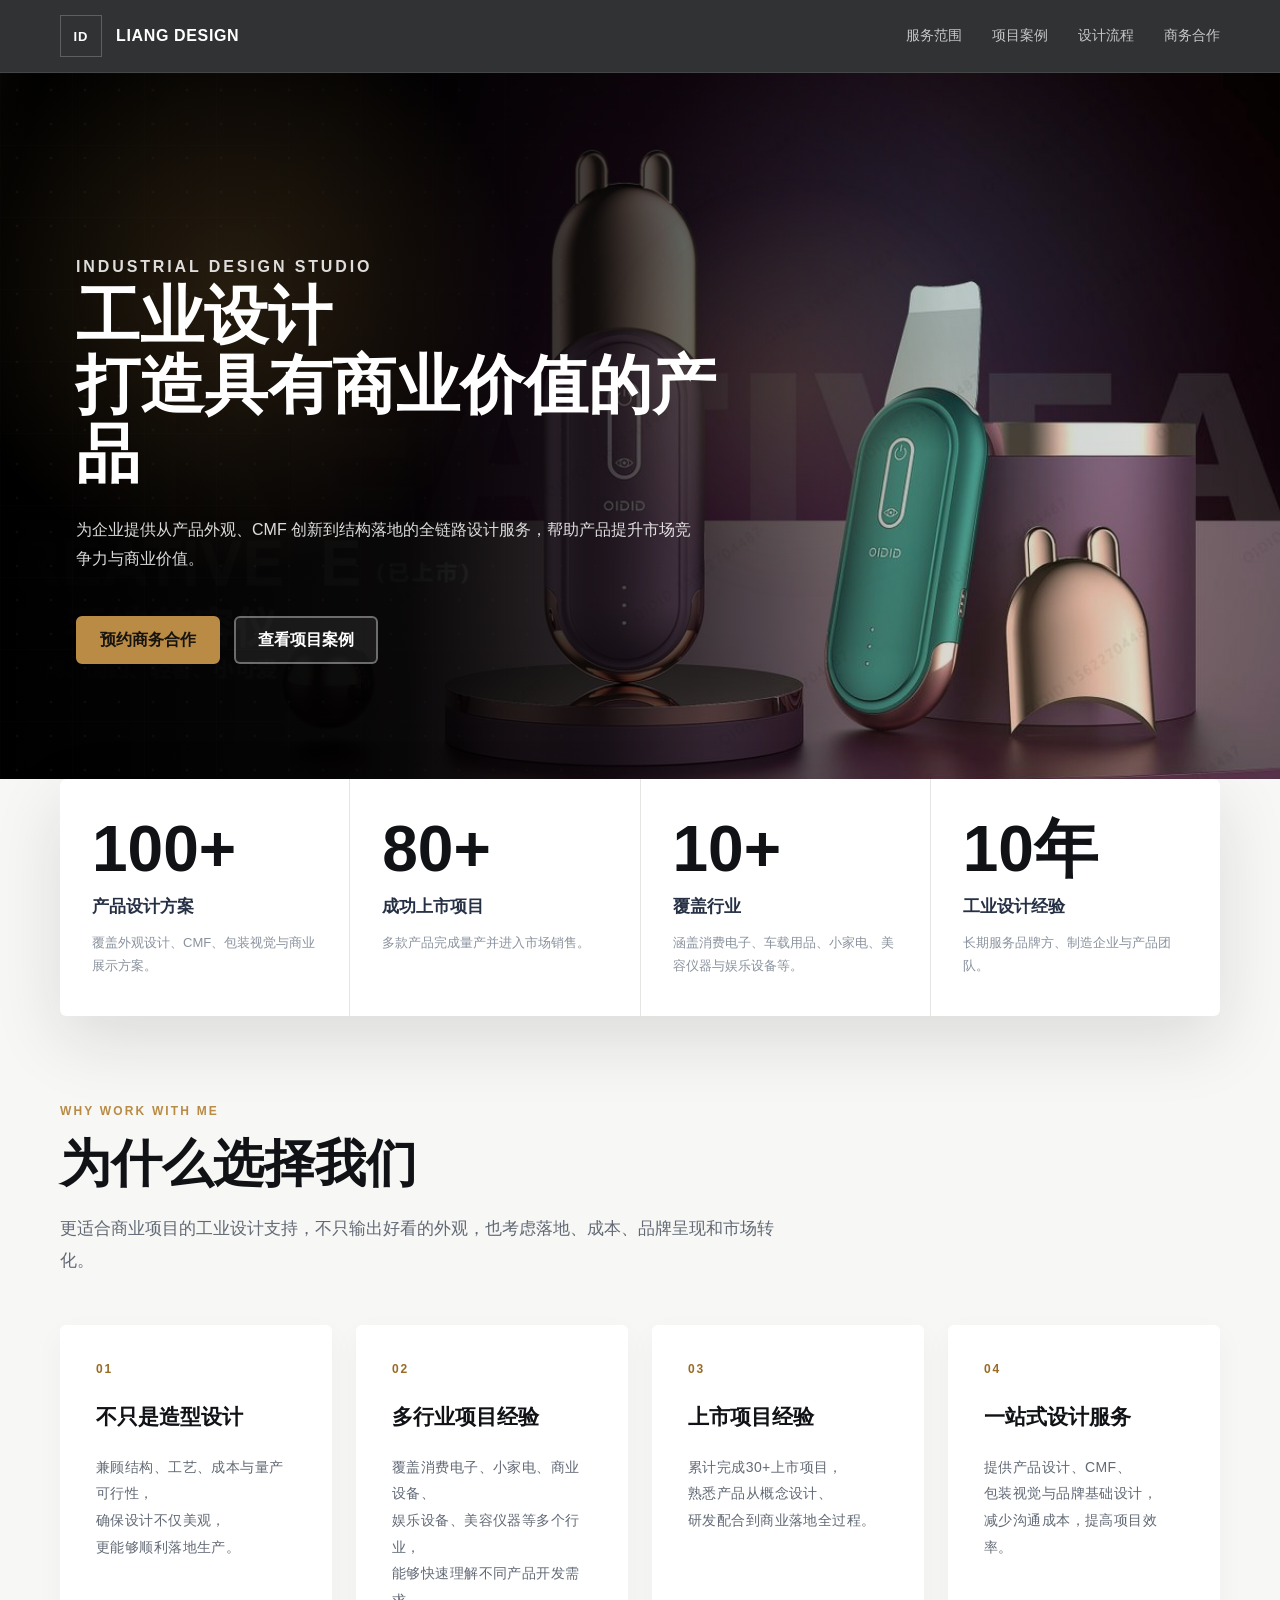
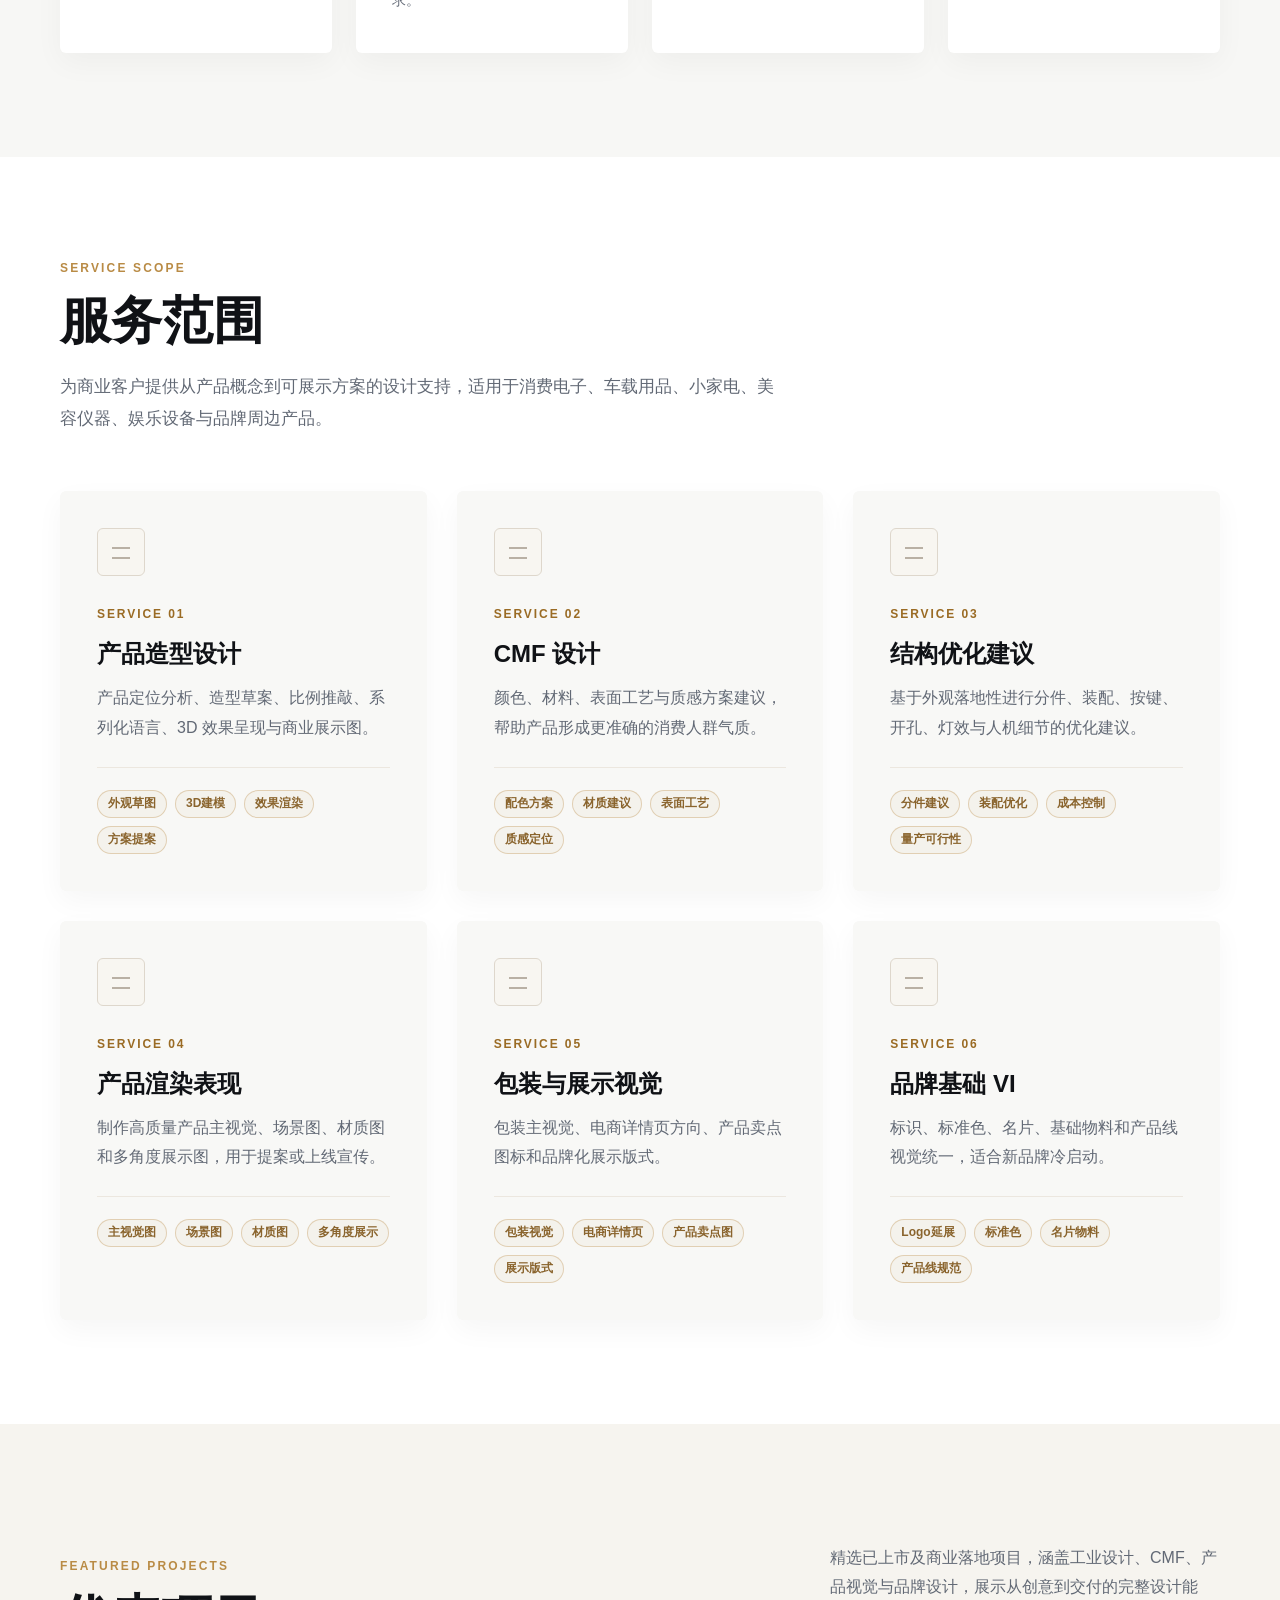
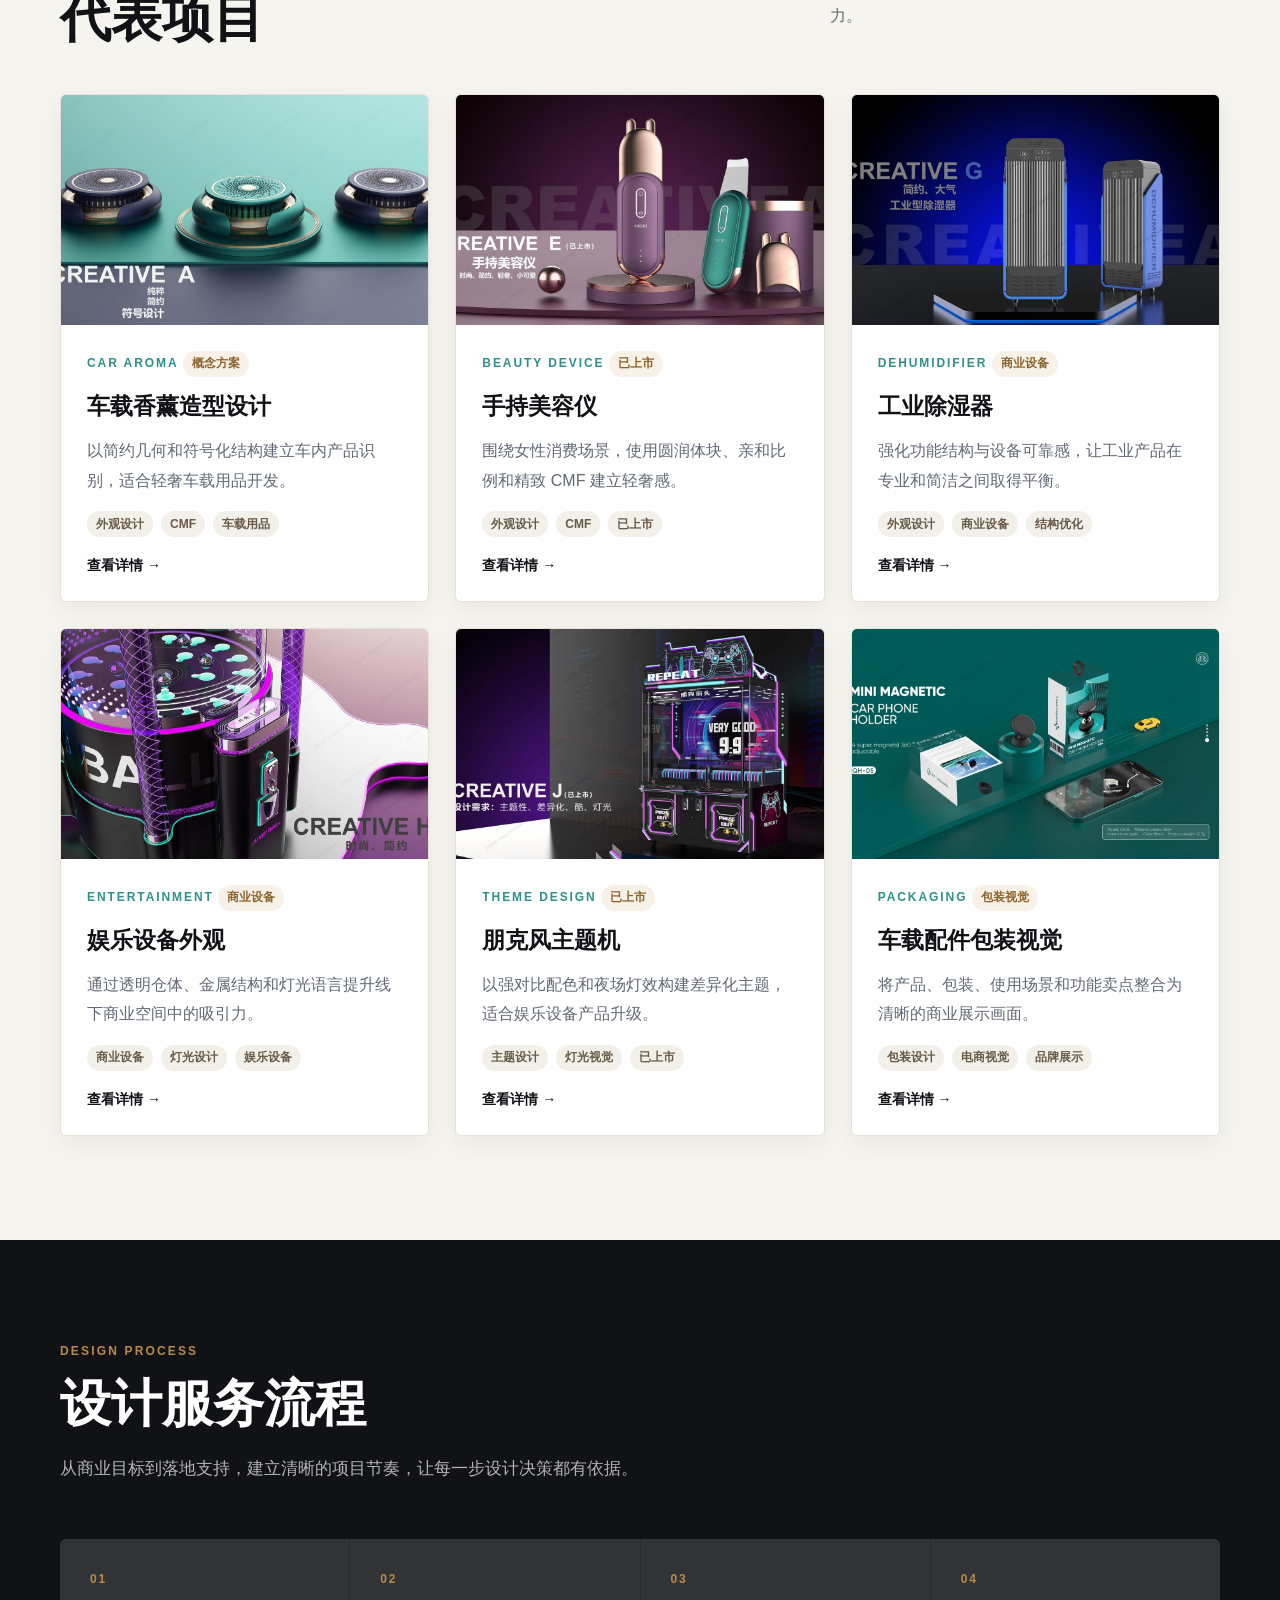
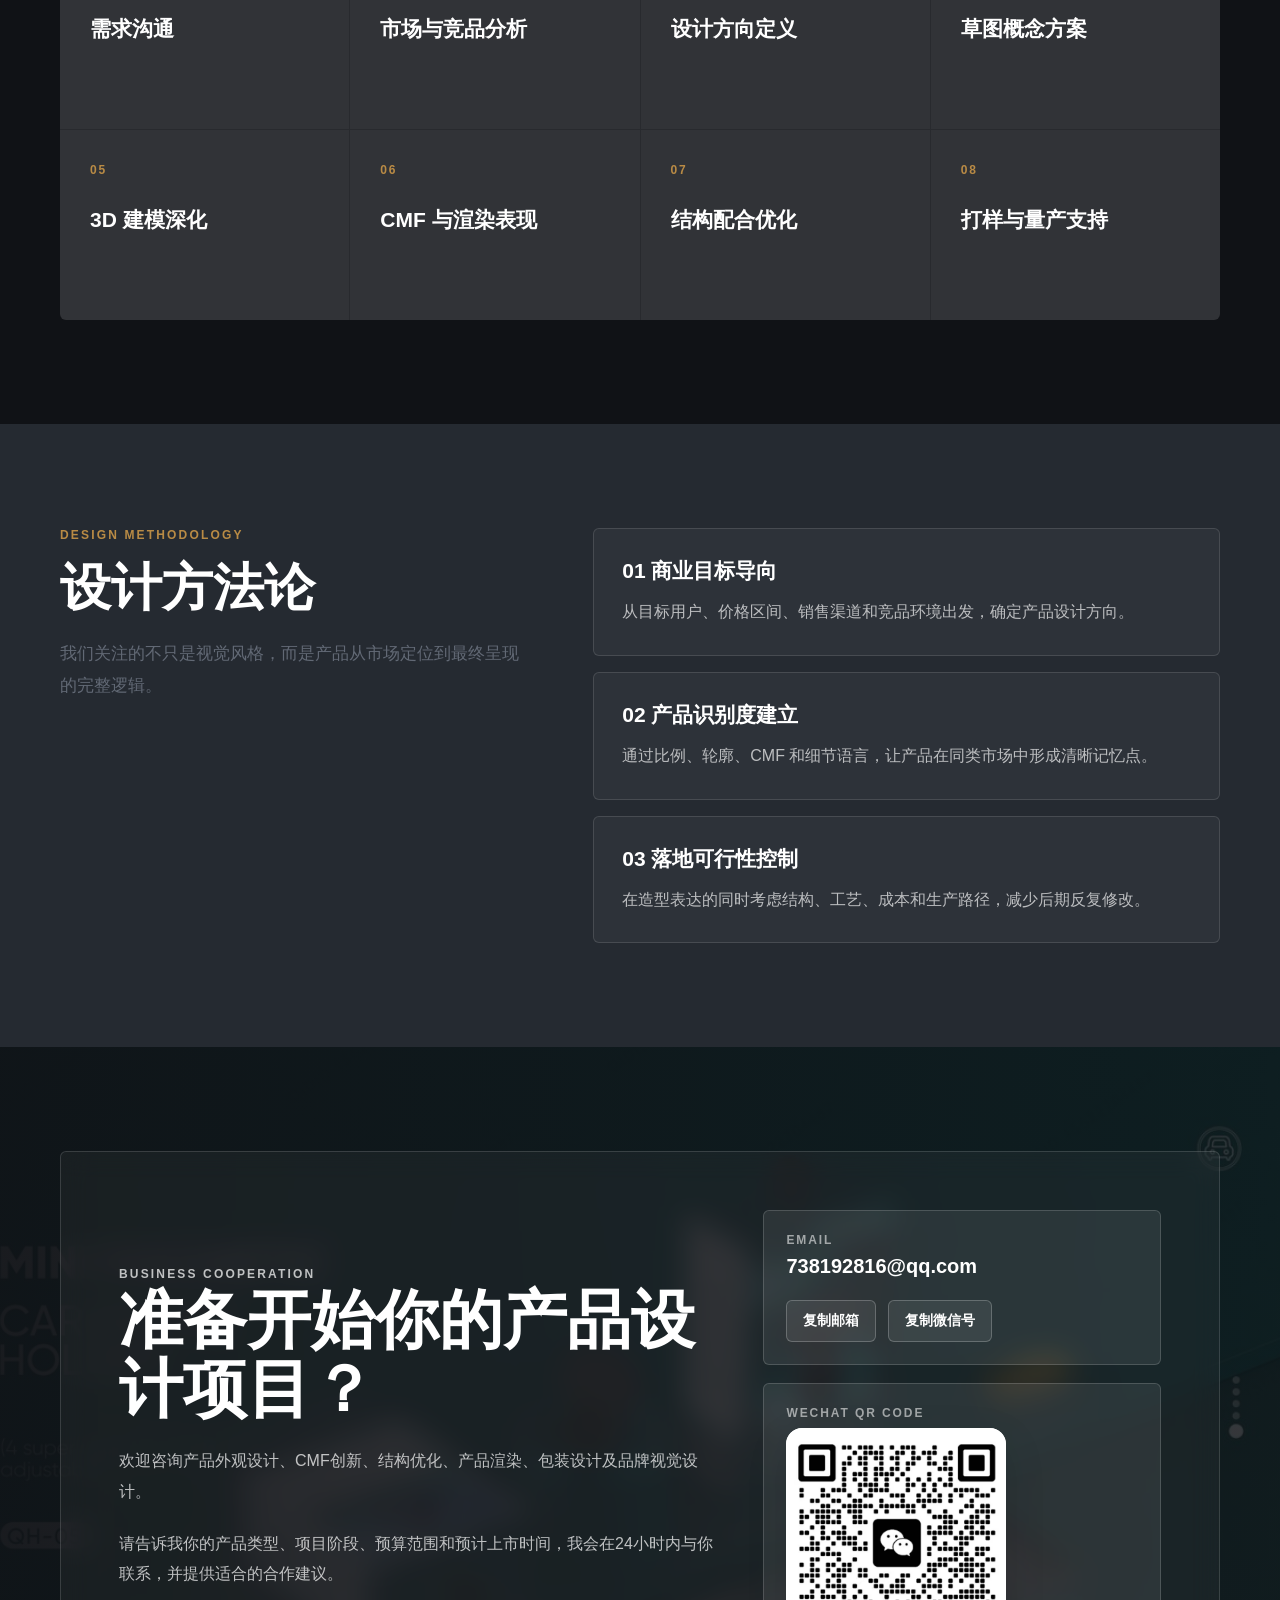
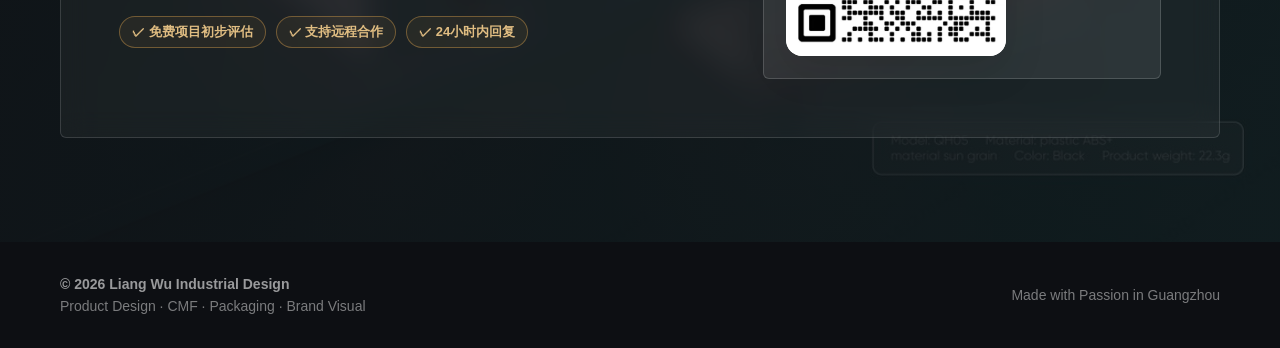
==== outputs/index.html @ d89cc365 "Initial website release" ====
<!doctype html>
<html lang="zh-CN">
<head>
  <meta charset="UTF-8">
  <meta name="viewport" content="width=device-width, initial-scale=1.0">
  <title>工业设计作品集｜产品设计、CMF、包装视觉与商业落地</title>
  <meta name="description" content="提供工业设计、产品外观设计、CMF设计、包装视觉、品牌基础VI和商业展示服务，覆盖消费电子、小家电、美容仪器、车载用品和娱乐设备等行业。">
  <style>
    :root {
      --ink: #101216;
      --muted: #626975;
      --soft: #f6f4ef;
      --paper: #ffffff;
      --line: #e7e1d8;
      --gold: #b98b45;
      --graphite: #252a31;
      --teal: #2f8f8a;
      --shadow-lg: 0 22px 60px rgba(24, 28, 34, .12);
      --shadow-sm: 0 8px 24px rgba(24, 28, 34, .06);
      --radius: 6px;
    }

    * { box-sizing: border-box; }
    html { scroll-behavior: smooth; }
    body {
      margin: 0;
      color: var(--ink);
      background: var(--soft);
      font-family: -apple-system, BlinkMacSystemFont, "Segoe UI", "Microsoft YaHei", sans-serif;
      letter-spacing: 0;
      overflow-x: hidden;
    }
    a { color: inherit; text-decoration: none; }
    img { display: block; max-width: 100%; height: auto; }

    .container {
      width: min(1160px, calc(100% - 40px));
      margin: 0 auto;
    }
    .eyebrow {
      margin: 0 0 18px;
      color: var(--gold);
      font-size: 12px;
      font-weight: 700;
      letter-spacing: .18em;
      text-transform: uppercase;
    }
    .section {
      padding: 104px 0;
    }
    .section-title {
      margin: 0;
      max-width: 760px;
      font-size: clamp(32px, 4vw, 54px);
      line-height: 1.08;
      font-weight: 800;
    }
    .section-copy {
      margin: 22px 0 0;
      max-width: 720px;
      color: var(--muted);
      font-size: 17px;
      line-height: 1.9;
    }

    .nav {
      position: sticky;
      top: 0;
      z-index: 20;
      border-bottom: 1px solid rgba(255, 255, 255, .1);
      background: rgba(16, 18, 22, .86);
      backdrop-filter: blur(18px);
      color: #fff;
    }
    .nav-inner {
      min-height: 72px;
      display: flex;
      align-items: center;
      justify-content: space-between;
      gap: 24px;
    }
    .brand {
      display: flex;
      align-items: center;
      gap: 14px;
      font-weight: 800;
    }
    .brand-name {
      font-weight: 800;
      letter-spacing: .04em;
    }
    .brand-mark {
      width: 42px;
      height: 42px;
      display: grid;
      place-items: center;
      border: 1px solid rgba(255, 255, 255, .22);
      font-size: 13px;
      letter-spacing: .08em;
    }
    .nav-links {
      display: flex;
      align-items: center;
      gap: 30px;
      color: rgba(255, 255, 255, .72);
      font-size: 14px;
    }
    .nav-links a:hover { color: #fff; }
    .menu-toggle {
      display: none;
      width: 44px;
      height: 44px;
      align-items: center;
      justify-content: center;
      border: 1px solid rgba(255, 255, 255, .2);
      border-radius: var(--radius);
      background: rgba(255, 255, 255, .06);
      color: #fff;
      cursor: pointer;
    }
    .menu-toggle span,
    .menu-toggle::before,
    .menu-toggle::after {
      content: "";
      display: block;
      width: 18px;
      height: 2px;
      border-radius: 999px;
      background: currentColor;
      transition: transform .25s ease, opacity .25s ease;
    }
    .menu-toggle {
      flex-direction: column;
      gap: 5px;
    }
    .nav.is-open .menu-toggle::before {
      transform: translateY(7px) rotate(45deg);
    }
    .nav.is-open .menu-toggle span {
      opacity: 0;
    }
    .nav.is-open .menu-toggle::after {
      transform: translateY(-7px) rotate(-45deg);
    }
    .mobile-menu {
      display: none;
      border-top: 1px solid rgba(255, 255, 255, .1);
      background: rgba(16, 18, 22, .96);
      backdrop-filter: blur(18px);
    }
    .mobile-menu a {
      display: block;
      width: min(100% - 40px, 1160px);
      margin: 0 auto;
      padding: 16px 0;
      border-bottom: 1px solid rgba(255, 255, 255, .08);
      color: rgba(255, 255, 255, .82);
      font-size: 15px;
      font-weight: 700;
    }
    .mobile-menu a:last-child { border-bottom: 0; }

    .hero {
      position: relative;
      overflow: hidden;
      min-height: 760px;
      display: grid;
      align-items: stretch;
      color: #fff;
      background:
        linear-gradient(90deg, #000 0%, rgba(0, 0, 0, .94) 32%, rgba(0, 0, 0, .62) 54%, rgba(0, 0, 0, .12) 74%),
        url("assets/page-10.jpg") 76% center / cover no-repeat;
    }
    .hero::before {
      content: "";
      position: absolute;
      inset: 0;
      z-index: 1;
      background:
        linear-gradient(rgba(255, 255, 255, .035) 1px, transparent 1px),
        linear-gradient(90deg, rgba(255, 255, 255, .035) 1px, transparent 1px);
      background-size: 72px 72px;
      mask-image: linear-gradient(90deg, rgba(0, 0, 0, .72), transparent 72%);
      opacity: .42;
      animation: gridDrift 18s linear infinite;
      pointer-events: none;
    }
    .hero::after {
      content: "";
      position: absolute;
      inset: 0;
      z-index: 2;
      background:
        radial-gradient(circle at 18% 28%, rgba(185, 139, 69, .2), transparent 18rem),
        radial-gradient(circle at 72% 30%, rgba(47, 143, 138, .16), transparent 20rem),
        radial-gradient(circle at 82% 74%, rgba(185, 139, 69, .12), transparent 18rem);
      animation: orbFloat 14s ease-in-out infinite alternate;
      pointer-events: none;
    }
    .hero-fx {
      position: absolute;
      inset: 0;
      z-index: 2;
      overflow: hidden;
      pointer-events: none;
    }
    .hero-particles {
      position: absolute;
      inset: 0;
      background-image: radial-gradient(circle, rgba(255, 255, 255, .34) 1px, transparent 1.8px);
      background-size: 34px 34px;
      opacity: .18;
      mask-image: linear-gradient(90deg, rgba(0, 0, 0, .68), transparent 70%);
      animation: particleDrift 22s linear infinite;
    }
    .hero-scan {
      position: absolute;
      top: 0;
      bottom: 0;
      left: -34%;
      width: 28%;
      background: linear-gradient(90deg, transparent, rgba(255, 255, 255, .12), rgba(185, 139, 69, .12), transparent);
      transform: skewX(-18deg);
      opacity: .7;
      animation: scanSweep 8s ease-in-out infinite;
    }
    .hero-glow {
      position: absolute;
      width: 28rem;
      height: 28rem;
      right: 20%;
      top: 12%;
      border-radius: 50%;
      background: radial-gradient(circle, rgba(185, 139, 69, .18), transparent 65%);
      filter: blur(10px);
      animation: glowPulse 9s ease-in-out infinite alternate;
    }
    @keyframes gridDrift {
      from { background-position: 0 0, 0 0; }
      to { background-position: 72px 72px, 72px 72px; }
    }
    @keyframes particleDrift {
      from { transform: translate3d(0, 0, 0); }
      to { transform: translate3d(34px, -34px, 0); }
    }
    @keyframes scanSweep {
      0%, 58% { transform: translateX(0) skewX(-18deg); opacity: 0; }
      68% { opacity: .62; }
      100% { transform: translateX(560%) skewX(-18deg); opacity: 0; }
    }
    @keyframes orbFloat {
      from { transform: translate3d(0, 0, 0) scale(1); }
      to { transform: translate3d(2%, -2%, 0) scale(1.04); }
    }
    @keyframes glowPulse {
      from { opacity: .35; transform: scale(.95); }
      to { opacity: .72; transform: scale(1.06); }
    }
    .hero-content {
      position: relative;
      z-index: 3;
      display: flex;
      min-height: 760px;
      width: min(680px, calc(100% - 80px));
      max-width: 680px;
      flex-direction: column;
      justify-content: center;
      align-items: flex-start;
      margin-left: max(40px, calc((100vw - 1160px) / 2 + 16px));
      margin-right: auto;
      padding: 96px 0 112px;
      text-align: left;
    }
    .hero h1 {
      margin: 0;
      max-width: 650px;
      font-size: clamp(42px, 5vw, 76px);
      line-height: 1.08;
      font-weight: 900;
    }
    .hero p {
      margin: 26px 0 0;
      max-width: 620px;
      color: rgba(255, 255, 255, .86);
      font-size: 16px;
      line-height: 1.85;
    }
    .hero-actions {
      display: flex;
      flex-wrap: wrap;
      justify-content: flex-start;
      gap: 14px;
      margin-top: 42px;
    }
    .button {
      display: inline-flex;
      align-items: center;
      justify-content: center;
      min-height: 48px;
      padding: 0 22px;
      border: 2px solid rgba(255, 255, 255, .36);
      background: rgba(255, 255, 255, .08);
      color: #fff;
      font-weight: 700;
      border-radius: var(--radius);
      transition: background .25s ease, border-color .25s ease, color .25s ease, transform .25s ease, box-shadow .25s ease;
    }
    .button:hover {
      transform: translateY(-2px);
      border-color: rgba(255, 255, 255, .64);
      background: rgba(255, 255, 255, .14);
    }
    .button.primary {
      border-color: var(--gold);
      background: var(--gold);
      color: #171410;
    }
    .button.primary:hover {
      border-color: #8a642d;
      background: #8a642d;
      color: #fff;
      box-shadow: 0 16px 34px rgba(0, 0, 0, .22);
    }

    .stats {
      margin-top: -54px;
      position: relative;
      z-index: 5;
      padding: 0 0 88px;
      background: #f7f7f5;
    }
    .stats-grid {
      display: grid;
      grid-template-columns: repeat(4, 1fr);
      gap: 1px;
      overflow: hidden;
      border-radius: var(--radius);
      background: rgba(16, 18, 22, .08);
      box-shadow: 0 24px 70px rgba(24, 28, 34, .12);
    }
    .stat-card {
      min-height: 210px;
      padding: 38px 32px;
      background: #fff;
      transition: transform .3s ease, box-shadow .3s ease;
    }
    .stat-card:hover {
      transform: translateY(-6px);
      box-shadow: 0 18px 48px rgba(24, 28, 34, .12);
    }
    .stat-card strong {
      display: block;
      font-size: clamp(44px, 5vw, 70px);
      line-height: 1;
      color: var(--ink);
      transition: color .3s ease, transform .3s ease;
    }
    .stat-card:hover strong {
      color: var(--gold);
      transform: translateY(-2px);
    }
    .stat-card .stat-title {
      display: block;
      margin-top: 14px;
      color: #263044;
      font-size: 17px;
      font-weight: 900;
    }
    .stat-card .stat-desc {
      margin: 14px 0 0;
      max-width: 300px;
      color: #8a929e;
      font-size: 13px;
      line-height: 1.75;
    }
    .why {
      background: #f7f7f5;
      padding-top: 0;
    }
    .why-grid {
      display: grid;
      grid-template-columns: repeat(4, 1fr);
      gap: 24px;
      margin-top: 48px;
    }
    .why-card {
      position: relative;
      overflow: hidden;
      min-height: 260px;
      padding: 34px 36px 40px;
      border-radius: var(--radius);
      background: #fff;
      box-shadow: 0 10px 30px rgba(24, 28, 34, .04);
      transition: transform .3s ease, box-shadow .3s ease, background .3s ease;
    }
    .why-card::after {
      content: "";
      position: absolute;
      left: 0;
      right: 0;
      bottom: 0;
      height: 2px;
      background: linear-gradient(90deg, transparent, rgba(185, 139, 69, .95), transparent);
      opacity: 0;
      transform: scaleX(.45);
      transition: opacity .3s ease, transform .3s ease;
    }
    .why-card:hover {
      transform: translateY(-8px);
      background: #fff;
      box-shadow: 0 34px 90px rgba(24, 28, 34, .16);
    }
    .why-card:hover::after {
      opacity: 1;
      transform: scaleX(1);
    }
    .why-number {
      color: #9a6b24;
      font-size: 12px;
      font-weight: 800;
      letter-spacing: .16em;
      transition: color .3s ease;
    }
    .why-card:hover .why-number {
      color: #d4a24d;
    }
    .why-card h3 {
      margin: 26px 0 22px;
      font-size: 21px;
      line-height: 1.35;
      transition: color .3s ease;
    }
    .why-card:hover h3 {
      color: var(--gold);
    }
    .why-card p {
      margin: 0;
      max-width: 28em;
      color: var(--muted);
      font-size: 14px;
      line-height: 1.9;
      letter-spacing: .03em;
    }
    .intro-icon {
      width: 40px;
      height: 40px;
      margin-bottom: 30px;
      display: grid;
      place-items: center;
      border-radius: var(--radius);
      background: #f3f0ea;
      color: #9a7a48;
    }
    .intro-icon svg {
      width: 22px;
      height: 22px;
      stroke: currentColor;
      stroke-width: 1.7;
      fill: none;
      stroke-linecap: round;
      stroke-linejoin: round;
    }
    .intro-card span {
      color: #9a6b24;
      font-size: 12px;
      font-weight: 700;
      letter-spacing: .16em;
      text-transform: uppercase;
    }
    .intro-card h2 {
      margin: 16px 0 16px;
      font-size: 28px;
      line-height: 1.25;
      font-weight: 800;
    }
    .intro-card p {
      margin: 0;
      color: var(--muted);
      font-size: 14px;
      line-height: 1.85;
    }

    .services {
      background: var(--paper);
    }
    .service-grid {
      display: grid;
      grid-template-columns: repeat(3, 1fr);
      gap: 30px;
      margin-top: 56px;
    }
    .service-card {
      padding: 36px;
      border-radius: var(--radius);
      border: 1px solid transparent;
      background: #f8f8f6;
      box-shadow: 0 10px 28px rgba(24, 28, 34, .04);
      transition: transform .3s ease, box-shadow .3s ease, background .3s ease, border-color .3s ease;
    }
    .service-card:hover {
      transform: translateY(-6px);
      border-color: rgba(185, 139, 69, .56);
      background: #fff;
      box-shadow: 0 28px 70px rgba(24, 28, 34, .13);
    }
    .service-icon {
      position: relative;
      width: 48px;
      height: 48px;
      margin-bottom: 28px;
      border: 1px solid #ded7cc;
      border-radius: var(--radius);
      background: #f8f6f1;
    }
    .service-icon::before,
    .service-icon::after {
      content: "";
      position: absolute;
      left: 14px;
      right: 14px;
      height: 2px;
      background: #b9b0a4;
    }
    .service-icon::before { top: 18px; }
    .service-icon::after { top: 28px; }
    .service-card:hover .service-icon {
      border-color: rgba(185, 139, 69, .5);
      background: rgba(185, 139, 69, .08);
    }
    .service-card:hover .service-icon::before,
    .service-card:hover .service-icon::after {
      background: var(--gold);
    }
    .service-card .number {
      color: #9a6b24;
      font-size: 12px;
      font-weight: 700;
      letter-spacing: .16em;
    }
    .service-card h3 {
      margin: 16px 0 14px;
      font-size: 24px;
      line-height: 1.3;
      font-weight: 800;
    }
    .service-card p {
      margin: 0;
      color: var(--muted);
      line-height: 1.85;
    }
    .service-tags {
      display: flex;
      flex-wrap: wrap;
      gap: 8px;
      margin-top: 24px;
      padding-top: 22px;
      border-top: 1px solid #ece7df;
    }
    .service-tags span {
      display: inline-flex;
      align-items: center;
      min-height: 28px;
      padding: 0 10px;
      border: 1px solid rgba(185, 139, 69, .34);
      border-radius: 999px;
      color: #8a642d;
      background: rgba(185, 139, 69, .055);
      font-size: 12px;
      font-weight: 700;
    }

    .process {
      background: #101216;
      color: #fff;
    }
    .process .section-copy {
      color: rgba(255, 255, 255, .68);
    }
    .process-grid {
      display: grid;
      grid-template-columns: repeat(4, 1fr);
      gap: 1px;
      margin-top: 54px;
      background: rgba(255, 255, 255, .1);
      border-radius: var(--radius);
      overflow: hidden;
    }
    .process-step {
      min-height: 190px;
      padding: 30px;
      background: rgba(255, 255, 255, .045);
      transition: background .3s ease, transform .3s ease;
    }
    .process-step:hover {
      background: rgba(185, 139, 69, .12);
      transform: translateY(-4px);
    }
    .process-step span {
      color: var(--gold);
      font-size: 12px;
      font-weight: 800;
      letter-spacing: .16em;
    }
    .process-step h3 {
      margin: 28px 0 0;
      font-size: 21px;
      line-height: 1.35;
    }

    .projects-header {
      display: flex;
      justify-content: space-between;
      gap: 40px;
      align-items: end;
      margin-bottom: 48px;
    }
    .projects-note {
      max-width: 390px;
      color: var(--muted);
      line-height: 1.8;
    }
    .project-grid {
      display: grid;
      grid-template-columns: repeat(3, 1fr);
      gap: 26px;
    }
    .project-card {
      display: block;
      overflow: hidden;
      border: 1px solid var(--line);
      border-radius: var(--radius);
      background: var(--paper);
      box-shadow: var(--shadow-sm);
      transition: transform .35s ease, box-shadow .35s ease, border-color .35s ease;
    }
    .project-card:hover {
      transform: translateY(-8px);
      border-color: rgba(185, 139, 69, .42);
      box-shadow: var(--shadow-lg);
    }
    .project-image {
      overflow: hidden;
      background: #ddd;
      aspect-ratio: 16 / 10;
    }
    .project-image img {
      width: 100%;
      height: 100%;
      object-fit: cover;
      transition: transform .5s ease, filter .5s ease;
    }
    .project-card:hover .project-image img {
      transform: scale(1.025);
      filter: saturate(1.04) contrast(1.03);
    }
    .project-body {
      padding: 26px;
    }
    .tag {
      display: inline-block;
      margin-bottom: 14px;
      color: var(--teal);
      font-size: 12px;
      font-weight: 800;
      letter-spacing: .16em;
      text-transform: uppercase;
    }
    .project-body h3 {
      margin: 0;
      font-size: 23px;
    }
    .project-body p {
      margin: 14px 0 0;
      color: var(--muted);
      line-height: 1.85;
    }
    .project-meta {
      display: flex;
      flex-wrap: wrap;
      gap: 8px;
      margin: 16px 0 0;
    }
    .project-meta span,
    .status-pill {
      display: inline-flex;
      align-items: center;
      min-height: 26px;
      padding: 0 9px;
      border-radius: 999px;
      background: #f3f0ea;
      color: #685b49;
      font-size: 12px;
      font-weight: 700;
    }
    .status-pill {
      margin-bottom: 14px;
      background: rgba(185, 139, 69, .12);
      color: #8a642d;
    }
    .project-detail {
      display: inline-flex;
      margin-top: 20px;
      color: var(--ink);
      font-size: 14px;
      font-weight: 800;
    }

    .style {
      color: #fff;
      background: var(--graphite);
    }
    .style-grid {
      display: grid;
      grid-template-columns: .85fr 1.15fr;
      gap: 70px;
      align-items: start;
    }
    .style-list {
      display: grid;
      gap: 16px;
    }
    .style-item {
      border: 1px solid rgba(255, 255, 255, .12);
      padding: 28px;
      border-radius: var(--radius);
      background: rgba(255, 255, 255, .04);
    }
    .style-item h3 {
      margin: 0 0 12px;
      font-size: 21px;
    }
    .style-item p {
      margin: 0;
      color: rgba(255, 255, 255, .68);
      line-height: 1.85;
    }

    .contact {
      background:
        linear-gradient(90deg, rgba(16, 18, 22, .96), rgba(16, 18, 22, .84)),
        url("assets/page-35.jpg") center / cover no-repeat;
      color: #fff;
    }
    .contact-panel {
      display: grid;
      grid-template-columns: 1.2fr .8fr;
      gap: 48px;
      align-items: center;
      border: 1px solid rgba(255, 255, 255, .14);
      padding: clamp(30px, 5vw, 58px);
      background: rgba(255, 255, 255, .045);
      backdrop-filter: blur(14px);
      border-radius: var(--radius);
      opacity: 0;
      transform: translateY(40px);
      transition: opacity .8s ease, transform .8s ease, border-color .3s ease;
    }
    .contact-panel.is-visible {
      opacity: 1;
      transform: translateY(0);
    }
    .contact h2 {
      margin: 0;
      font-size: clamp(34px, 5vw, 64px);
      line-height: 1.08;
    }
    .contact p {
      max-width: 650px;
      margin: 22px 0 0;
      color: rgba(255, 255, 255, .72);
      line-height: 1.9;
    }
    .contact-badges {
      display: flex;
      flex-wrap: wrap;
      gap: 10px;
      margin-top: 26px;
    }
    .contact-badges span {
      display: inline-flex;
      align-items: center;
      min-height: 32px;
      padding: 0 12px;
      border: 1px solid rgba(185, 139, 69, .52);
      border-radius: 999px;
      color: #e0bd82;
      background: rgba(185, 139, 69, .08);
      font-size: 13px;
      font-weight: 800;
    }
    .contact-box {
      display: grid;
      gap: 18px;
    }
    .contact-line,
    .qr-box {
      border: 1px solid rgba(255, 255, 255, .16);
      background: rgba(255, 255, 255, .08);
      padding: 22px;
      border-radius: var(--radius);
      transition: border-color .3s ease, box-shadow .3s ease;
    }
    .contact-line:hover {
      border-color: rgba(185, 139, 69, .72);
      box-shadow: 0 18px 52px rgba(0, 0, 0, .16);
    }
    .contact-line:hover .contact-button {
      transform: translateY(-2px);
    }
    .contact-label {
      display: block;
      margin-bottom: 8px;
      color: rgba(255, 255, 255, .56);
      font-size: 12px;
      font-weight: 800;
      letter-spacing: .16em;
      text-transform: uppercase;
    }
    .email-placeholder {
      font-size: 20px;
      font-weight: 800;
    }
    .contact-actions {
      display: flex;
      flex-wrap: wrap;
      gap: 12px;
      margin-top: 22px;
    }
    .contact-button {
      display: inline-flex;
      align-items: center;
      justify-content: center;
      min-height: 42px;
      padding: 0 16px;
      border: 1px solid rgba(255, 255, 255, .22);
      border-radius: var(--radius);
      background: rgba(255, 255, 255, .08);
      color: #fff;
      font-weight: 800;
      font-size: 14px;
      transition: background .3s ease, color .3s ease, transform .3s ease;
      cursor: pointer;
    }
    .contact-button:hover {
      transform: translateY(-2px);
      border-color: var(--gold);
      background: var(--gold);
      color: #101216;
    }
    .qr-box {
      display: grid;
      justify-items: start;
    }
    .qr-button {
      width: min(220px, 100%);
      padding: 0;
      border: 0;
      border-radius: 16px;
      background: #fff;
      overflow: hidden;
      cursor: zoom-in;
      box-shadow: 0 14px 42px rgba(0, 0, 0, .12);
      transition: transform .3s ease, box-shadow .3s ease;
    }
    .qr-button:hover {
      transform: scale(1.03);
      box-shadow: 0 24px 70px rgba(0, 0, 0, .24);
    }
    .qr-button img {
      width: 100%;
      height: auto;
      background: #fff;
      border-radius: 16px;
    }
    .toast {
      position: fixed;
      left: 50%;
      bottom: 28px;
      z-index: 60;
      transform: translate(-50%, 16px);
      padding: 12px 16px;
      border: 1px solid rgba(255, 255, 255, .16);
      border-radius: 999px;
      background: rgba(16, 18, 22, .92);
      color: #fff;
      font-size: 14px;
      font-weight: 800;
      opacity: 0;
      pointer-events: none;
      transition: opacity .3s ease, transform .3s ease;
      backdrop-filter: blur(12px);
    }
    .toast.is-visible {
      opacity: 1;
      transform: translate(-50%, 0);
    }
    .qr-modal {
      position: fixed;
      inset: 0;
      z-index: 55;
      display: grid;
      place-items: center;
      padding: 24px;
      background: rgba(0, 0, 0, .72);
      opacity: 0;
      pointer-events: none;
      transition: opacity .3s ease;
    }
    .qr-modal.is-visible {
      opacity: 1;
      pointer-events: auto;
    }
    .qr-modal img {
      width: min(420px, 88vw);
      border-radius: 18px;
      background: #fff;
      box-shadow: 0 34px 90px rgba(0, 0, 0, .35);
    }

    footer {
      padding: 34px 0;
      background: #0d0f13;
      color: rgba(255, 255, 255, .45);
      font-size: 14px;
    }
    .footer-inner {
      display: flex;
      justify-content: space-between;
      gap: 20px;
      align-items: center;
    }
    .footer-inner strong {
      display: block;
      color: rgba(255, 255, 255, .58);
      font-weight: 700;
      margin-bottom: 6px;
    }
    .footer-inner span {
      display: block;
    }

    @media (max-width: 900px) {
      .nav-links { display: none; }
      .hero { min-height: 650px; }
      .hero-content {
        min-height: 650px;
        width: min(620px, calc(100% - 56px));
        max-width: 620px;
        margin-left: 28px;
      }
      .section { padding: 76px 0; }
      .stats { margin-top: 0; padding: 32px 0 76px; }
      .stats-grid,
      .why-grid,
      .process-grid {
        grid-template-columns: repeat(2, 1fr);
      }
      .intro-grid,
      .service-grid,
      .project-grid,
      .style-grid,
      .contact-panel {
        grid-template-columns: 1fr;
      }
      .projects-header {
        display: block;
      }
      .projects-note {
        margin-top: 20px;
        max-width: none;
      }
    }

    @media (max-width: 768px) {
      .container {
        width: min(100% - 40px, 1160px);
        max-width: 100%;
      }
      .nav-links { display: none; }
      .menu-toggle { display: inline-flex; }
      .nav.is-open .mobile-menu { display: block; }
      .brand-name {
        font-size: 15px;
        letter-spacing: .04em;
      }
      .hero {
        min-height: 660px;
        background:
          linear-gradient(90deg, #000 0%, rgba(0, 0, 0, .9) 50%, rgba(0, 0, 0, .42) 100%),
          url("assets/page-10.jpg") center center / cover no-repeat;
      }
      .hero-content {
        min-height: 660px;
        width: min(100% - 40px, 620px);
        max-width: 100%;
        margin-left: 20px;
        padding: 76px 0 88px;
      }
      .hero h1 {
        max-width: 100%;
        font-size: clamp(34px, 10vw, 42px);
        line-height: 1.12;
      }
      .hero p {
        max-width: 100%;
        font-size: 15px;
        line-height: 1.8;
      }
      .hero-actions {
        display: grid;
        grid-template-columns: repeat(2, minmax(0, 1fr));
        width: 100%;
        gap: 12px;
      }
      .button {
        width: 100%;
        padding: 0 14px;
      }
      .stats-grid {
        grid-template-columns: repeat(2, minmax(0, 1fr));
      }
      .stat-card {
        min-width: 0;
        padding: 30px 24px;
      }
      .stat-card strong {
        font-size: clamp(38px, 12vw, 54px);
      }
      .why-grid,
      .service-grid,
      .project-grid,
      .style-grid,
      .contact-panel {
        grid-template-columns: 1fr;
      }
      .why-card,
      .service-card,
      .project-card,
      .process-step {
        width: 100%;
      }
      .process-grid {
        grid-template-columns: 1fr;
      }
      .process-step {
        min-height: auto;
      }
      .contact-panel {
        gap: 32px;
        text-align: left;
      }
      .contact-box,
      .qr-box {
        justify-items: center;
        text-align: center;
      }
      .contact-actions {
        justify-content: center;
      }
      .qr-button {
        width: min(220px, 100%);
      }
    }

    @media (max-width: 560px) {
      .container { width: min(100% - 40px, 1160px); }
      .hero {
        min-height: 650px;
        background:
          linear-gradient(90deg, #000 0%, rgba(0, 0, 0, .9) 48%, rgba(0, 0, 0, .46) 100%),
          url("assets/page-10.jpg") center center / cover no-repeat;
      }
      .hero-content {
        min-height: 650px;
        width: min(100% - 40px, 620px);
        margin-left: 20px;
        padding: 72px 0 90px;
      }
      .hero h1 { font-size: clamp(32px, 10vw, 40px); line-height: 1.12; }
      .hero p { font-size: 15px; }
      .hero-actions { grid-template-columns: 1fr; }
      .stats-grid,
      .why-grid,
      .process-grid {
        grid-template-columns: 1fr;
      }
      .intro-card,
      .why-card,
      .process-step,
      .service-card,
      .project-body,
      .style-item {
        padding: 24px;
      }
      .footer-inner {
        display: block;
      }
    }

    @media (max-width: 768px) {
      :root {
        --mobile-pad: 20px;
        --mobile-radius: 18px;
      }
      body {
        background: #f7f5f0;
      }
      .container {
        width: min(100% - 40px, 1160px);
      }
      .section {
        padding: 72px 0;
      }
      .eyebrow {
        margin-bottom: 12px;
        font-size: 11px;
        letter-spacing: .16em;
      }
      .section-title {
        max-width: 100%;
        font-size: clamp(28px, 8vw, 36px);
        line-height: 1.14;
        letter-spacing: 0;
      }
      .section-copy {
        max-width: 100%;
        margin-top: 16px;
        font-size: 15px;
        line-height: 1.85;
      }
      .nav-inner {
        min-height: 64px;
      }
      .brand {
        gap: 12px;
        min-height: 44px;
      }
      .brand-mark {
        width: 38px;
        height: 38px;
      }
      .mobile-menu {
        padding: 6px 0 10px;
      }
      .mobile-menu a {
        min-height: 48px;
        display: flex;
        align-items: center;
      }
      .hero {
        min-height: 720px;
        align-items: end;
        background:
          linear-gradient(180deg, rgba(0,0,0,.12) 0%, rgba(0,0,0,.54) 50%, rgba(0,0,0,.94) 100%),
          linear-gradient(90deg, rgba(0,0,0,.82), rgba(0,0,0,.22) 58%, rgba(0,0,0,.08)),
          url("assets/page-10.jpg") 58% center / cover no-repeat;
      }
      .hero::before {
        background-size: 42px 42px;
        opacity: .24;
        mask-image: linear-gradient(180deg, transparent, rgba(0,0,0,.7) 34%, transparent 82%);
      }
      .hero::after {
        opacity: .72;
      }
      .hero-particles {
        animation: none;
        transform: none;
      }
      .hero-scan,
      .hero-glow {
        display: none;
      }
      .hero-content {
        justify-content: flex-end;
        min-height: 720px;
        width: min(100% - 40px, 560px);
        margin: 0 auto;
        padding: 96px 0 54px;
      }
      .hero h1 {
        max-width: 11em;
        font-size: clamp(34px, 9.6vw, 41px);
        line-height: 1.12;
        font-weight: 900;
        text-wrap: balance;
      }
      .hero p {
        max-width: 100%;
        margin-top: 18px;
        color: rgba(255,255,255,.78);
        font-size: 15px;
        line-height: 1.78;
      }
      .hero-actions {
        display: grid;
        grid-template-columns: 1fr 1fr;
        width: 100%;
        gap: 10px;
        margin-top: 28px;
      }
      .button {
        min-height: 48px;
        padding: 0 14px;
        border-radius: 12px;
        font-size: 14px;
      }
      .stats {
        margin-top: 0;
        padding: 20px 0 64px;
        background: #f7f5f0;
      }
      .stats-grid {
        grid-template-columns: repeat(2, minmax(0, 1fr));
        gap: 12px;
        overflow: visible;
        border-radius: 0;
        background: transparent;
        box-shadow: none;
      }
      .stat-card {
        min-height: 156px;
        padding: 24px 18px;
        border: 1px solid rgba(16,18,22,.06);
        border-radius: var(--mobile-radius);
        box-shadow: 0 16px 44px rgba(24,28,34,.07);
      }
      .stat-card strong {
        font-size: clamp(38px, 11vw, 48px);
      }
      .stat-card .stat-title {
        margin-top: 10px;
        font-size: 15px;
      }
      .stat-card .stat-desc {
        margin-top: 10px;
        font-size: 12px;
        line-height: 1.65;
      }
      .why {
        padding-top: 0;
      }
      .why-grid,
      .service-grid,
      .project-grid {
        grid-template-columns: 1fr;
        gap: 16px;
        margin-top: 34px;
      }
      .why-card,
      .service-card,
      .project-card,
      .style-item {
        border-radius: var(--mobile-radius);
      }
      .why-card {
        min-height: auto;
        padding: 26px var(--mobile-pad) 30px;
      }
      .why-card h3 {
        margin: 20px 0 14px;
        font-size: 20px;
      }
      .why-card p {
        max-width: 100%;
        font-size: 14px;
        line-height: 1.9;
      }
      .service-card {
        padding: 24px var(--mobile-pad);
      }
      .service-icon {
        width: 42px;
        height: 42px;
        margin-bottom: 22px;
      }
      .service-card h3 {
        margin: 14px 0 12px;
        font-size: 21px;
      }
      .service-card p {
        font-size: 14px;
        line-height: 1.82;
      }
      .service-tags {
        gap: 7px;
        margin-top: 20px;
        padding-top: 18px;
      }
      .service-tags span {
        min-height: 26px;
        font-size: 11px;
      }
      .projects-header {
        margin-bottom: 32px;
      }
      .projects-note {
        font-size: 15px;
        line-height: 1.82;
      }
      .project-card {
        overflow: hidden;
        border: 0;
        box-shadow: 0 18px 50px rgba(24,28,34,.09);
      }
      .project-image {
        aspect-ratio: 4 / 3;
      }
      .project-body {
        padding: 22px var(--mobile-pad) 24px;
      }
      .project-body h3 {
        font-size: 21px;
        line-height: 1.25;
      }
      .project-body p {
        font-size: 14px;
        line-height: 1.78;
      }
      .process {
        background: #101216;
      }
      .process-grid {
        grid-template-columns: 1fr;
        gap: 12px;
        overflow: visible;
        border-radius: 0;
        background: transparent;
        margin-top: 34px;
      }
      .process-step {
        min-height: 0;
        display: grid;
        grid-template-columns: 44px 1fr;
        gap: 14px;
        align-items: center;
        padding: 18px var(--mobile-pad);
        border: 1px solid rgba(255,255,255,.08);
        border-radius: var(--mobile-radius);
        background: rgba(255,255,255,.045);
      }
      .process-step h3 {
        margin: 0;
        font-size: 18px;
      }
      .style-grid,
      .contact-panel {
        grid-template-columns: 1fr;
      }
      .style-grid {
        gap: 34px;
      }
      .contact {
        background:
          linear-gradient(180deg, rgba(16,18,22,.98), rgba(16,18,22,.9)),
          url("assets/page-35.jpg") center / cover no-repeat;
      }
      .contact-panel {
        gap: 30px;
        padding: 28px var(--mobile-pad);
        border-radius: 22px;
      }
      .contact h2 {
        font-size: clamp(30px, 8vw, 38px);
        line-height: 1.14;
      }
      .contact p {
        max-width: 100%;
        font-size: 14px;
        line-height: 1.86;
      }
      .contact-box {
        gap: 14px;
      }
      .contact-line,
      .qr-box {
        padding: 20px;
        border-radius: 18px;
      }
      .contact-actions {
        display: grid;
        grid-template-columns: 1fr;
      }
      .contact-button {
        width: 100%;
        min-height: 46px;
        border-radius: 12px;
      }
      .qr-box {
        justify-items: center;
        text-align: center;
      }
      .qr-button {
        width: min(220px, 100%);
      }
      .footer-inner {
        display: grid;
        gap: 16px;
        text-align: left;
        line-height: 1.7;
      }
    }

    @media (max-width: 390px) {
      .hero-actions {
        grid-template-columns: 1fr;
      }
      .hero h1 {
        font-size: 32px;
      }
    }

    @media (max-width: 768px) {
      .container {
        width: min(100% - 32px, 1160px);
      }
      .section {
        padding: 52px 0;
      }
      .section-title {
        font-size: clamp(30px, 7.4vw, 34px);
        line-height: 1.12;
      }
      .section-copy {
        margin-top: 12px;
        font-size: 14px;
        line-height: 1.65;
      }
      .eyebrow {
        margin-bottom: 10px;
        font-size: 10px;
      }
      .nav-inner {
        min-height: 58px;
      }
      .brand-mark {
        width: 34px;
        height: 34px;
      }
      .brand-name {
        font-size: 13px;
      }
      .menu-toggle {
        width: 44px;
        height: 44px;
      }
      .mobile-menu a {
        width: min(100% - 32px, 1160px);
        min-height: 44px;
        padding: 12px 0;
      }
      .hero {
        min-height: 520px;
      }
      .hero-content {
        min-height: 520px;
        width: min(100% - 32px, 560px);
        padding: 70px 0 34px;
      }
      .hero h1 {
        font-size: clamp(31px, 8.8vw, 38px);
        line-height: 1.1;
      }
      .hero p {
        margin-top: 14px;
        font-size: 13px;
        line-height: 1.62;
      }
      .hero-actions {
        gap: 8px;
        margin-top: 18px;
      }
      .button {
        min-height: 46px;
        border-radius: 10px;
        font-size: 13px;
      }
      .stats {
        padding: 14px 0 44px;
      }
      .stats-grid {
        gap: 10px;
      }
      .stat-card {
        min-height: 120px;
        padding: 16px 15px;
        border-radius: 14px;
      }
      .stat-card strong {
        font-size: clamp(42px, 10vw, 52px);
      }
      .stat-card .stat-title {
        margin-top: 8px;
        font-size: 14px;
      }
      .stat-card .stat-desc {
        margin-top: 7px;
        font-size: 11px;
        line-height: 1.52;
      }
      .why-grid,
      .service-grid,
      .project-grid {
        gap: 12px;
        margin-top: 22px;
      }
      .why-card {
        min-height: 0;
        padding: 17px 18px 18px;
        border-radius: 14px;
      }
      .why-number {
        font-size: 10px;
      }
      .why-card h3 {
        margin: 14px 0 10px;
        font-size: 19px;
        line-height: 1.25;
      }
      .why-card p {
        font-size: 13px;
        line-height: 1.6;
      }
      .service-card {
        padding: 17px 18px;
        border-radius: 14px;
      }
      .service-icon {
        width: 34px;
        height: 34px;
        margin-bottom: 16px;
      }
      .service-icon::before,
      .service-icon::after {
        left: 11px;
        right: 11px;
      }
      .service-icon::before { top: 13px; }
      .service-icon::after { top: 21px; }
      .service-card .number {
        font-size: 10px;
      }
      .service-card h3 {
        margin: 12px 0 9px;
        font-size: 21px;
        line-height: 1.22;
      }
      .service-card p {
        font-size: 13px;
        line-height: 1.6;
      }
      .service-tags {
        gap: 6px;
        margin-top: 12px;
        padding-top: 12px;
      }
      .service-tags span {
        min-height: 24px;
        padding: 0 8px;
        font-size: 10px;
      }
      .projects-header {
        margin-bottom: 24px;
      }
      .projects-note,
      .project-body p {
        font-size: 13px;
        line-height: 1.6;
      }
      .project-card {
        border-radius: 14px;
      }
      .project-body {
        padding: 18px;
      }
      .project-body h3 {
        font-size: 21px;
      }
      .project-meta {
        margin-top: 12px;
      }
      .project-detail {
        margin-top: 14px;
      }
      .process-grid {
        gap: 10px;
        margin-top: 22px;
      }
      .process-step {
        min-height: 0;
        grid-template-columns: 38px 1fr;
        gap: 10px;
        padding: 13px 18px;
        border-radius: 14px;
      }
      .process-step h3 {
        font-size: 17px;
      }
      .style-grid {
        gap: 24px;
      }
      .style-item {
        padding: 18px;
        border-radius: 14px;
      }
      .style-item h3 {
        font-size: 18px;
      }
      .style-item p {
        font-size: 13px;
        line-height: 1.6;
      }
      .contact-panel {
        gap: 18px;
        padding: 20px 18px;
        border-radius: 18px;
      }
      .contact h2 {
        font-size: clamp(29px, 7.4vw, 34px);
      }
      .contact p {
        margin-top: 12px;
        font-size: 13px;
        line-height: 1.62;
      }
      .contact-badges {
        gap: 7px;
        margin-top: 16px;
      }
      .contact-badges span {
        min-height: 28px;
        font-size: 11px;
      }
      .contact-line,
      .qr-box {
        padding: 15px;
        border-radius: 14px;
      }
      .contact-actions {
        gap: 8px;
        margin-top: 16px;
      }
      .contact-button {
        min-height: 46px;
        border-radius: 10px;
      }
      .email-placeholder {
        font-size: 18px;
      }
      .qr-button {
        width: min(190px, 100%);
      }
    }

    @media (max-width: 390px) {
      .container,
      .hero-content {
        width: min(100% - 28px, 560px);
      }
      .stats-grid {
        gap: 9px;
      }
      .stat-card {
        padding: 16px 14px;
      }
      .stat-card strong {
        font-size: 40px;
      }
    }
  </style>
</head>
<body>
  <nav class="nav">
    <div class="container nav-inner">
      <a class="brand" href="#top">
        <span class="brand-mark">ID</span>
        <span class="brand-name">LIANG DESIGN</span>
      </a>
      <div class="nav-links">
        <a href="#services">服务范围</a>
        <a href="#projects">项目案例</a>
        <a href="#process">设计流程</a>
        <a href="#contact">商务合作</a>
      </div>
      <button class="menu-toggle" type="button" aria-label="打开菜单" aria-expanded="false" aria-controls="mobile-menu">
        <span></span>
      </button>
    </div>
    <div class="mobile-menu" id="mobile-menu">
      <a href="#services">服务范围</a>
      <a href="#projects">项目案例</a>
      <a href="#process">设计流程</a>
      <a href="#contact">商务合作</a>
    </div>
  </nav>

  <header id="top" class="hero">
    <div class="hero-fx" aria-hidden="true">
      <div class="hero-particles"></div>
      <div class="hero-scan"></div>
      <div class="hero-glow"></div>
    </div>
    <div class="hero-content">
      <p class="eyebrow">INDUSTRIAL DESIGN STUDIO</p>
      <h1>工业设计<br>打造具有商业价值的产品</h1>
      <p>为企业提供从产品外观、CMF 创新到结构落地的全链路设计服务，帮助产品提升市场竞争力与商业价值。</p>
      <div class="hero-actions">
        <a class="button primary" href="#contact">预约商务合作</a>
        <a class="button" href="#projects">查看项目案例</a>
      </div>
    </div>
  </header>

  <main>
    <section class="stats" aria-label="数据实力">
      <div class="container stats-grid">
        <div class="stat-card">
          <strong class="stat-number" data-count="100" data-suffix="+">0</strong>
          <span class="stat-title">产品设计方案</span>
          <p class="stat-desc">覆盖外观设计、CMF、包装视觉与商业展示方案。</p>
        </div>
        <div class="stat-card">
          <strong class="stat-number" data-count="80" data-suffix="+">0</strong>
          <span class="stat-title">成功上市项目</span>
          <p class="stat-desc">多款产品完成量产并进入市场销售。</p>
        </div>
        <div class="stat-card">
          <strong class="stat-number" data-count="10" data-suffix="+">0</strong>
          <span class="stat-title">覆盖行业</span>
          <p class="stat-desc">涵盖消费电子、车载用品、小家电、美容仪器与娱乐设备等。</p>
        </div>
        <div class="stat-card">
          <strong class="stat-number" data-count="10" data-suffix="年">0</strong>
          <span class="stat-title">工业设计经验</span>
          <p class="stat-desc">长期服务品牌方、制造企业与产品团队。</p>
        </div>
      </div>
    </section>

    <section class="section why">
      <div class="container">
        <p class="eyebrow">Why Work With Me</p>
        <h2 class="section-title">为什么选择我们</h2>
        <p class="section-copy">更适合商业项目的工业设计支持，不只输出好看的外观，也考虑落地、成本、品牌呈现和市场转化。</p>
        <div class="why-grid">
          <article class="why-card">
            <span class="why-number">01</span>
            <h3>不只是造型设计</h3>
            <p>兼顾结构、工艺、成本与量产可行性，<br>确保设计不仅美观，<br>更能够顺利落地生产。</p>
          </article>
          <article class="why-card">
            <span class="why-number">02</span>
            <h3>多行业项目经验</h3>
            <p>覆盖消费电子、小家电、商业设备、<br>娱乐设备、美容仪器等多个行业，<br>能够快速理解不同产品开发需求。</p>
          </article>
          <article class="why-card">
            <span class="why-number">03</span>
            <h3>上市项目经验</h3>
            <p>累计完成30+上市项目，<br>熟悉产品从概念设计、<br>研发配合到商业落地全过程。</p>
          </article>
          <article class="why-card">
            <span class="why-number">04</span>
            <h3>一站式设计服务</h3>
            <p>提供产品设计、CMF、<br>包装视觉与品牌基础设计，<br>减少沟通成本，提高项目效率。</p>
          </article>
        </div>
      </div>
    </section>

    <section id="services" class="section services">
      <div class="container">
        <p class="eyebrow">Service Scope</p>
        <h2 class="section-title">服务范围</h2>
        <p class="section-copy">为商业客户提供从产品概念到可展示方案的设计支持，适用于消费电子、车载用品、小家电、美容仪器、娱乐设备与品牌周边产品。</p>

        <div class="service-grid">
          <article class="service-card">
            <div class="service-icon" aria-hidden="true"></div>
            <span class="number">SERVICE 01</span>
            <h3>产品造型设计</h3>
            <p>产品定位分析、造型草案、比例推敲、系列化语言、3D 效果呈现与商业展示图。</p>
            <div class="service-tags"><span>外观草图</span><span>3D建模</span><span>效果渲染</span><span>方案提案</span></div>
          </article>
          <article class="service-card">
            <div class="service-icon" aria-hidden="true"></div>
            <span class="number">SERVICE 02</span>
            <h3>CMF 设计</h3>
            <p>颜色、材料、表面工艺与质感方案建议，帮助产品形成更准确的消费人群气质。</p>
            <div class="service-tags"><span>配色方案</span><span>材质建议</span><span>表面工艺</span><span>质感定位</span></div>
          </article>
          <article class="service-card">
            <div class="service-icon" aria-hidden="true"></div>
            <span class="number">SERVICE 03</span>
            <h3>结构优化建议</h3>
            <p>基于外观落地性进行分件、装配、按键、开孔、灯效与人机细节的优化建议。</p>
            <div class="service-tags"><span>分件建议</span><span>装配优化</span><span>成本控制</span><span>量产可行性</span></div>
          </article>
          <article class="service-card">
            <div class="service-icon" aria-hidden="true"></div>
            <span class="number">SERVICE 04</span>
            <h3>产品渲染表现</h3>
            <p>制作高质量产品主视觉、场景图、材质图和多角度展示图，用于提案或上线宣传。</p>
            <div class="service-tags"><span>主视觉图</span><span>场景图</span><span>材质图</span><span>多角度展示</span></div>
          </article>
          <article class="service-card">
            <div class="service-icon" aria-hidden="true"></div>
            <span class="number">SERVICE 05</span>
            <h3>包装与展示视觉</h3>
            <p>包装主视觉、电商详情页方向、产品卖点图标和品牌化展示版式。</p>
            <div class="service-tags"><span>包装视觉</span><span>电商详情页</span><span>产品卖点图</span><span>展示版式</span></div>
          </article>
          <article class="service-card">
            <div class="service-icon" aria-hidden="true"></div>
            <span class="number">SERVICE 06</span>
            <h3>品牌基础 VI</h3>
            <p>标识、标准色、名片、基础物料和产品线视觉统一，适合新品牌冷启动。</p>
            <div class="service-tags"><span>Logo延展</span><span>标准色</span><span>名片物料</span><span>产品线规范</span></div>
          </article>
        </div>
      </div>
    </section>

    <section id="projects" class="section">
      <div class="container">
        <div class="projects-header">
          <div>
            <p class="eyebrow">FEATURED PROJECTS</p>
            <h2 class="section-title">代表项目</h2>
          </div>
          <p class="projects-note">精选已上市及商业落地项目，涵盖工业设计、CMF、产品视觉与品牌设计，展示从创意到交付的完整设计能力。</p>
        </div>

        <div class="project-grid">
          <a class="project-card" href="project-car-aroma.html">
            <div class="project-image"><img src="assets/page-04.jpg" alt="车载香薰外观设计" loading="lazy"></div>
            <div class="project-body">
              <span class="tag">CAR AROMA</span>
              <span class="status-pill">概念方案</span>
              <h3>车载香薰造型设计</h3>
              <p>以简约几何和符号化结构建立车内产品识别，适合轻奢车载用品开发。</p>
              <div class="project-meta"><span>外观设计</span><span>CMF</span><span>车载用品</span></div>
              <span class="project-detail">查看详情 →</span>
            </div>
          </a>

          <a class="project-card" href="project-beauty-device.html">
            <div class="project-image"><img src="assets/page-10.jpg" alt="手持美容仪设计" loading="lazy"></div>
            <div class="project-body">
              <span class="tag">BEAUTY DEVICE</span>
              <span class="status-pill">已上市</span>
              <h3>手持美容仪</h3>
              <p>围绕女性消费场景，使用圆润体块、亲和比例和精致 CMF 建立轻奢感。</p>
              <div class="project-meta"><span>外观设计</span><span>CMF</span><span>已上市</span></div>
              <span class="project-detail">查看详情 →</span>
            </div>
          </a>

          <a class="project-card" href="project-dehumidifier.html">
            <div class="project-image"><img src="assets/page-13.jpg" alt="工业除湿器设计" loading="lazy"></div>
            <div class="project-body">
              <span class="tag">DEHUMIDIFIER</span>
              <span class="status-pill">商业设备</span>
              <h3>工业除湿器</h3>
              <p>强化功能结构与设备可靠感，让工业产品在专业和简洁之间取得平衡。</p>
              <div class="project-meta"><span>外观设计</span><span>商业设备</span><span>结构优化</span></div>
              <span class="project-detail">查看详情 →</span>
            </div>
          </a>

          <a class="project-card" href="project-entertainment.html">
            <div class="project-image"><img src="assets/page-17.jpg" alt="娱乐设备设计" loading="lazy"></div>
            <div class="project-body">
              <span class="tag">ENTERTAINMENT</span>
              <span class="status-pill">商业设备</span>
              <h3>娱乐设备外观</h3>
              <p>通过透明仓体、金属结构和灯光语言提升线下商业空间中的吸引力。</p>
              <div class="project-meta"><span>商业设备</span><span>灯光设计</span><span>娱乐设备</span></div>
              <span class="project-detail">查看详情 →</span>
            </div>
          </a>

          <a class="project-card" href="project-punk-machine.html">
            <div class="project-image"><img src="assets/page-22.jpg" alt="朋克主题设备设计" loading="lazy"></div>
            <div class="project-body">
              <span class="tag">THEME DESIGN</span>
              <span class="status-pill">已上市</span>
              <h3>朋克风主题机</h3>
              <p>以强对比配色和夜场灯效构建差异化主题，适合娱乐设备产品升级。</p>
              <div class="project-meta"><span>主题设计</span><span>灯光视觉</span><span>已上市</span></div>
              <span class="project-detail">查看详情 →</span>
            </div>
          </a>

          <a class="project-card" href="project-packaging.html">
            <div class="project-image"><img src="assets/page-35.jpg" alt="车载磁吸手机支架包装" loading="lazy"></div>
            <div class="project-body">
              <span class="tag">PACKAGING</span>
              <span class="status-pill">包装视觉</span>
              <h3>车载配件包装视觉</h3>
              <p>将产品、包装、使用场景和功能卖点整合为清晰的商业展示画面。</p>
              <div class="project-meta"><span>包装设计</span><span>电商视觉</span><span>品牌展示</span></div>
              <span class="project-detail">查看详情 →</span>
            </div>
          </a>
        </div>
      </div>
    </section>

    <section id="process" class="section process">
      <div class="container">
        <p class="eyebrow">Design Process</p>
        <h2 class="section-title">设计服务流程</h2>
        <p class="section-copy">从商业目标到落地支持，建立清晰的项目节奏，让每一步设计决策都有依据。</p>
        <div class="process-grid">
          <article class="process-step"><span>01</span><h3>需求沟通</h3></article>
          <article class="process-step"><span>02</span><h3>市场与竞品分析</h3></article>
          <article class="process-step"><span>03</span><h3>设计方向定义</h3></article>
          <article class="process-step"><span>04</span><h3>草图概念方案</h3></article>
          <article class="process-step"><span>05</span><h3>3D 建模深化</h3></article>
          <article class="process-step"><span>06</span><h3>CMF 与渲染表现</h3></article>
          <article class="process-step"><span>07</span><h3>结构配合优化</h3></article>
          <article class="process-step"><span>08</span><h3>打样与量产支持</h3></article>
        </div>
      </div>
    </section>

    <section id="style" class="section style">
      <div class="container style-grid">
        <div>
          <p class="eyebrow">Design Methodology</p>
          <h2 class="section-title">设计方法论</h2>
          <p class="section-copy">我们关注的不只是视觉风格，而是产品从市场定位到最终呈现的完整逻辑。</p>
        </div>
        <div class="style-list">
          <article class="style-item">
            <h3>01 商业目标导向</h3>
            <p>从目标用户、价格区间、销售渠道和竞品环境出发，确定产品设计方向。</p>
          </article>
          <article class="style-item">
            <h3>02 产品识别度建立</h3>
            <p>通过比例、轮廓、CMF 和细节语言，让产品在同类市场中形成清晰记忆点。</p>
          </article>
          <article class="style-item">
            <h3>03 落地可行性控制</h3>
            <p>在造型表达的同时考虑结构、工艺、成本和生产路径，减少后期反复修改。</p>
          </article>
        </div>
      </div>
    </section>

    <section id="contact" class="section contact">
      <div class="container contact-panel">
        <div>
          <p class="eyebrow">Business Cooperation</p>
          <h2>准备开始你的产品设计项目？</h2>
          <p>欢迎咨询产品外观设计、CMF创新、结构优化、产品渲染、包装设计及品牌视觉设计。</p>
          <p>请告诉我你的产品类型、项目阶段、预算范围和预计上市时间，我会在24小时内与你联系，并提供适合的合作建议。</p>
          <div class="contact-badges">
            <span>✓ 免费项目初步评估</span>
            <span>✓ 支持远程合作</span>
            <span>✓ 24小时内回复</span>
          </div>
        </div>
        <div class="contact-box">
          <div class="contact-line">
            <span class="contact-label">Email</span>
            <div class="email-placeholder">738192816@qq.com</div>
            <div class="contact-actions">
              <button class="contact-button" type="button" data-copy-value="738192816@qq.com" data-copy-message="✓ 邮箱已复制">复制邮箱</button>
              <button class="contact-button" type="button" data-copy-value="iDiDiDWW" data-copy-message="✓ 微信号已复制，请打开微信添加好友">复制微信号</button>
            </div>
          </div>
          <div class="qr-box">
            <span class="contact-label">Wechat QR Code</span>
            <button class="qr-button" type="button" data-qr-preview>
              <img src="assets/wechat-qr.png" alt="微信二维码" loading="lazy">
            </button>
          </div>
        </div>
      </div>
    </section>
  </main>

  <footer>
    <div class="container footer-inner">
      <div>
        <strong>© 2026 Liang Wu Industrial Design</strong>
        <span>Product Design · CMF · Packaging · Brand Visual</span>
      </div>
      <span>Made with Passion in Guangzhou</span>
    </div>
  </footer>
  <div class="toast" role="status" aria-live="polite"></div>
  <div class="qr-modal" data-qr-modal aria-hidden="true">
    <img src="assets/wechat-qr.png" alt="微信二维码放大预览">
  </div>
  <script>
    const nav = document.querySelector('.nav');
    const menuToggle = document.querySelector('.menu-toggle');
    const mobileMenu = document.querySelector('.mobile-menu');
    menuToggle?.addEventListener('click', () => {
      const isOpen = nav?.classList.toggle('is-open');
      menuToggle.setAttribute('aria-expanded', String(Boolean(isOpen)));
    });
    mobileMenu?.querySelectorAll('a').forEach((link) => {
      link.addEventListener('click', () => {
        nav?.classList.remove('is-open');
        menuToggle?.setAttribute('aria-expanded', 'false');
      });
    });

    const statSection = document.querySelector('.stats');
    const statNumbers = document.querySelectorAll('.stat-number');
    let statsAnimated = false;

    const animateStats = () => {
      if (statsAnimated) return;
      statsAnimated = true;
      statNumbers.forEach((number) => {
        const target = Number(number.dataset.count || 0);
        const suffix = number.dataset.suffix || '';
        const duration = 1000;
        const start = performance.now();

        const tick = (now) => {
          const progress = Math.min((now - start) / duration, 1);
          const eased = 1 - Math.pow(1 - progress, 3);
          const value = Math.round(target * eased);
          number.textContent = `${value}${progress === 1 ? suffix : ''}`;
          if (progress < 1) requestAnimationFrame(tick);
        };

        requestAnimationFrame(tick);
      });
    };

    if (statSection && 'IntersectionObserver' in window) {
      const statsObserver = new IntersectionObserver((entries) => {
        if (entries.some((entry) => entry.isIntersecting)) {
          animateStats();
          statsObserver.disconnect();
        }
      }, { threshold: 0.35 });
      statsObserver.observe(statSection);
    } else {
      animateStats();
    }

    const toast = document.querySelector('.toast');
    let toastTimer;
    const showToast = (message) => {
      if (!toast) return;
      toast.textContent = message;
      toast.classList.add('is-visible');
      clearTimeout(toastTimer);
      toastTimer = setTimeout(() => toast.classList.remove('is-visible'), 2000);
    };

    document.querySelectorAll('[data-copy-value]').forEach((button) => {
      button.addEventListener('click', async () => {
        const value = button.getAttribute('data-copy-value');
        const message = button.getAttribute('data-copy-message') || '✓ 已复制';
        try {
          await navigator.clipboard.writeText(value);
          showToast(message);
        } catch (error) {
          showToast(message);
        }
      });
    });

    const contactPanel = document.querySelector('.contact-panel');
    if (contactPanel && 'IntersectionObserver' in window) {
      const contactObserver = new IntersectionObserver((entries) => {
        if (entries.some((entry) => entry.isIntersecting)) {
          contactPanel.classList.add('is-visible');
          contactObserver.disconnect();
        }
      }, { threshold: 0.25 });
      contactObserver.observe(contactPanel);
    } else if (contactPanel) {
      contactPanel.classList.add('is-visible');
    }

    const qrModal = document.querySelector('[data-qr-modal]');
    document.querySelectorAll('[data-qr-preview]').forEach((button) => {
      button.addEventListener('click', () => {
        if (!qrModal) return;
        qrModal.classList.add('is-visible');
        qrModal.setAttribute('aria-hidden', 'false');
      });
    });
    qrModal?.addEventListener('click', () => {
      qrModal.classList.remove('is-visible');
      qrModal.setAttribute('aria-hidden', 'true');
    });
  </script>
</body>
</html>
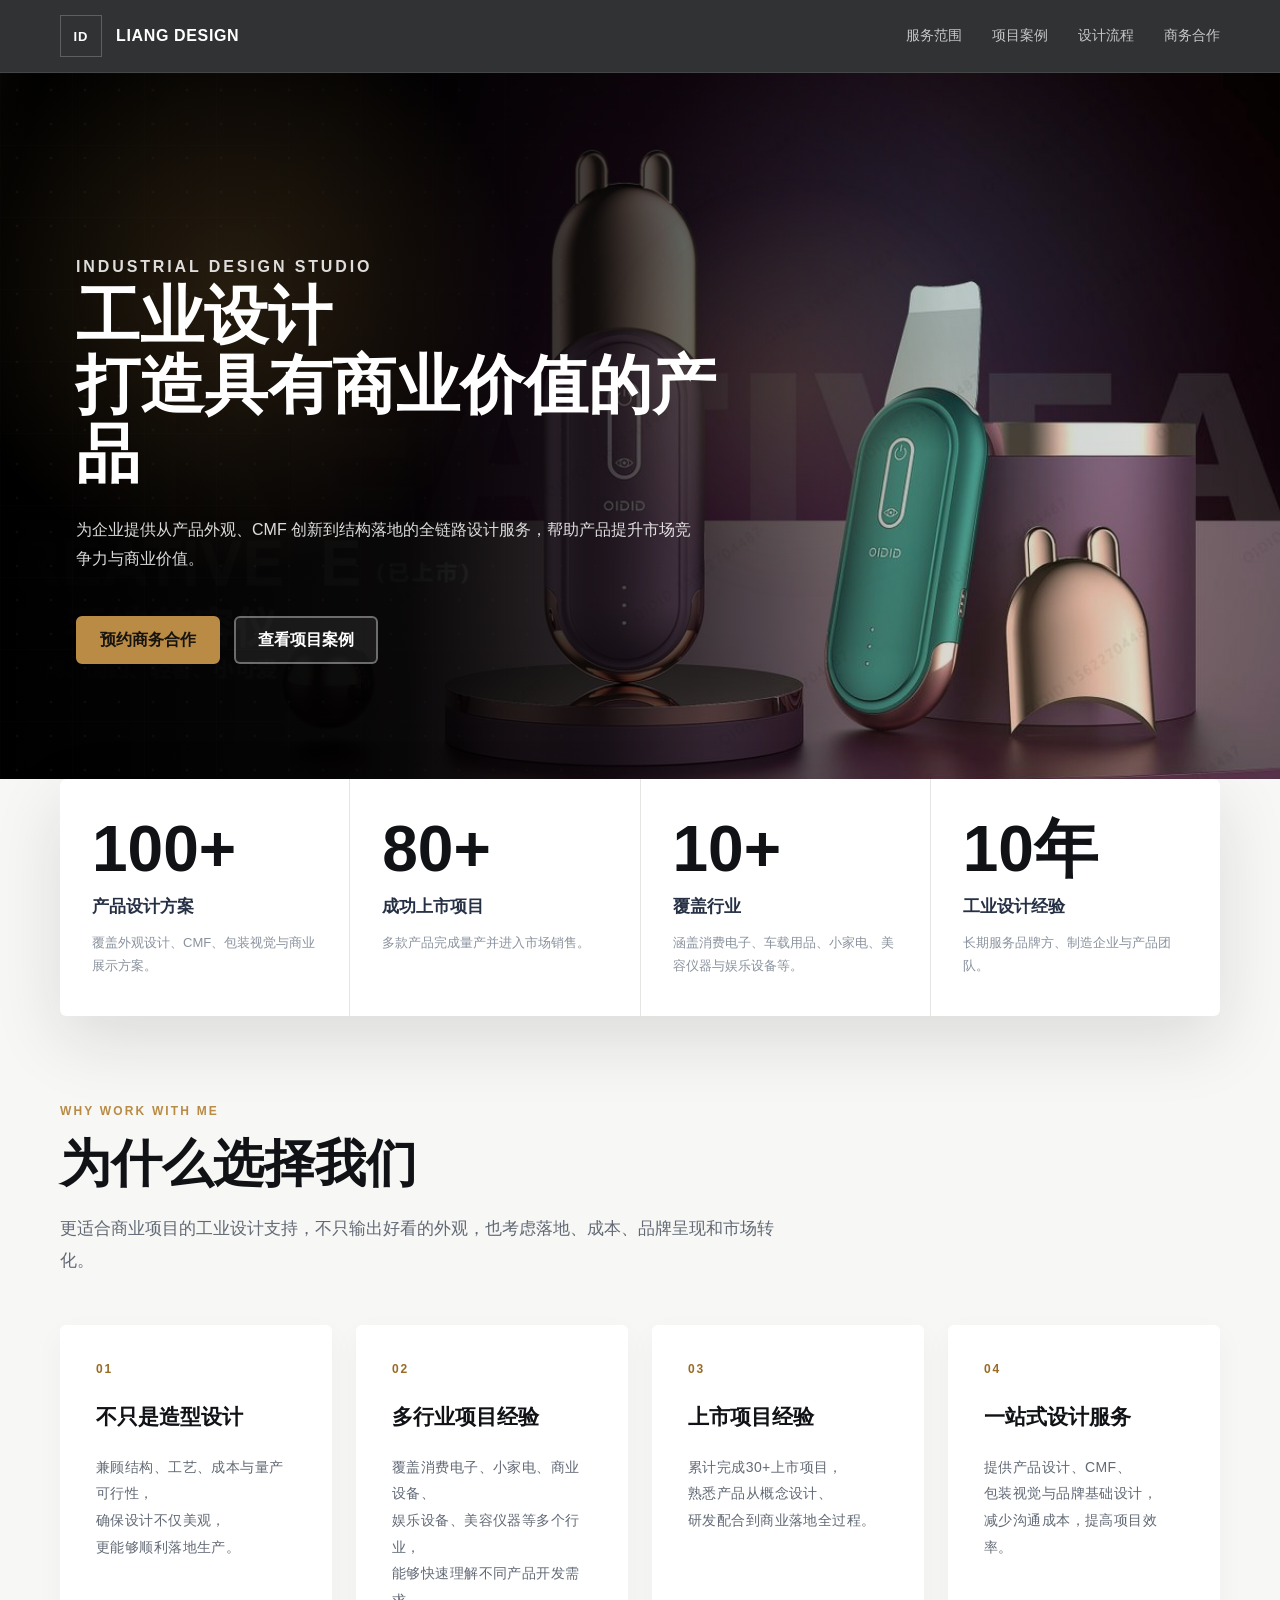
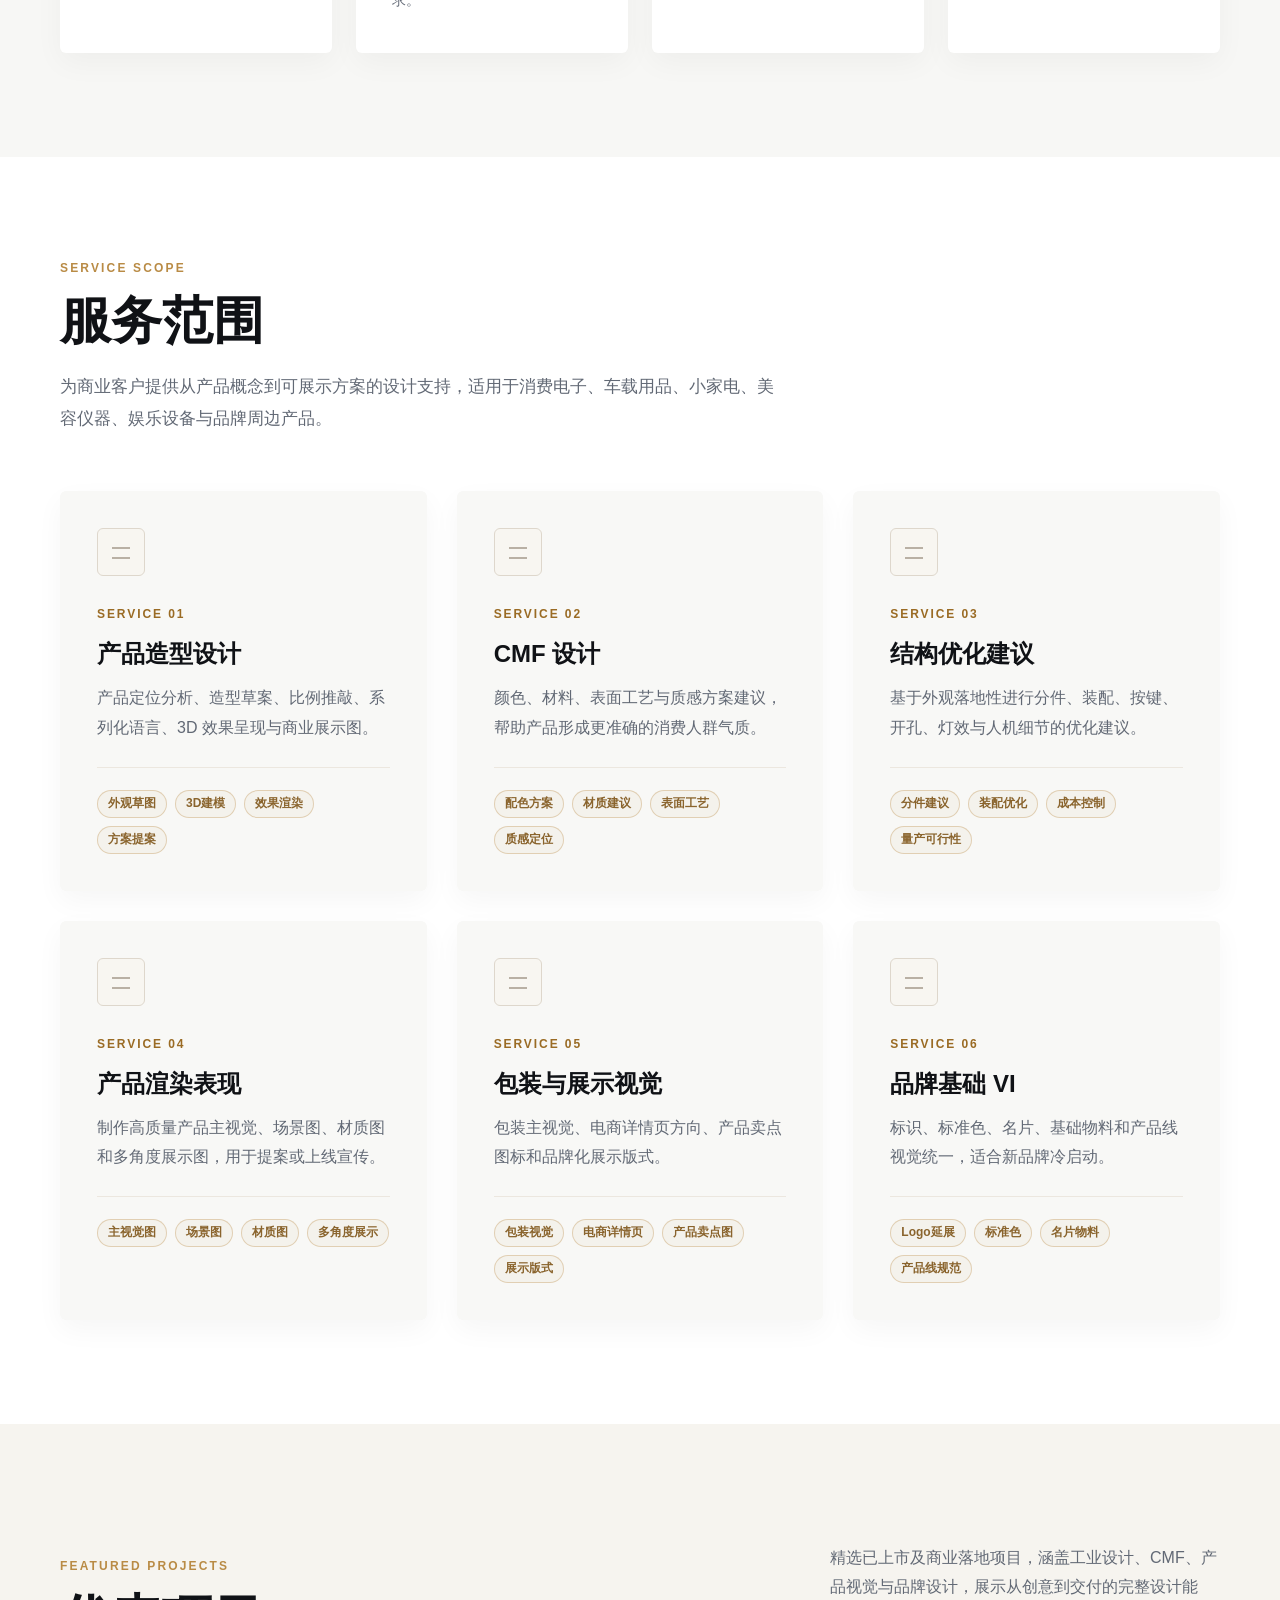
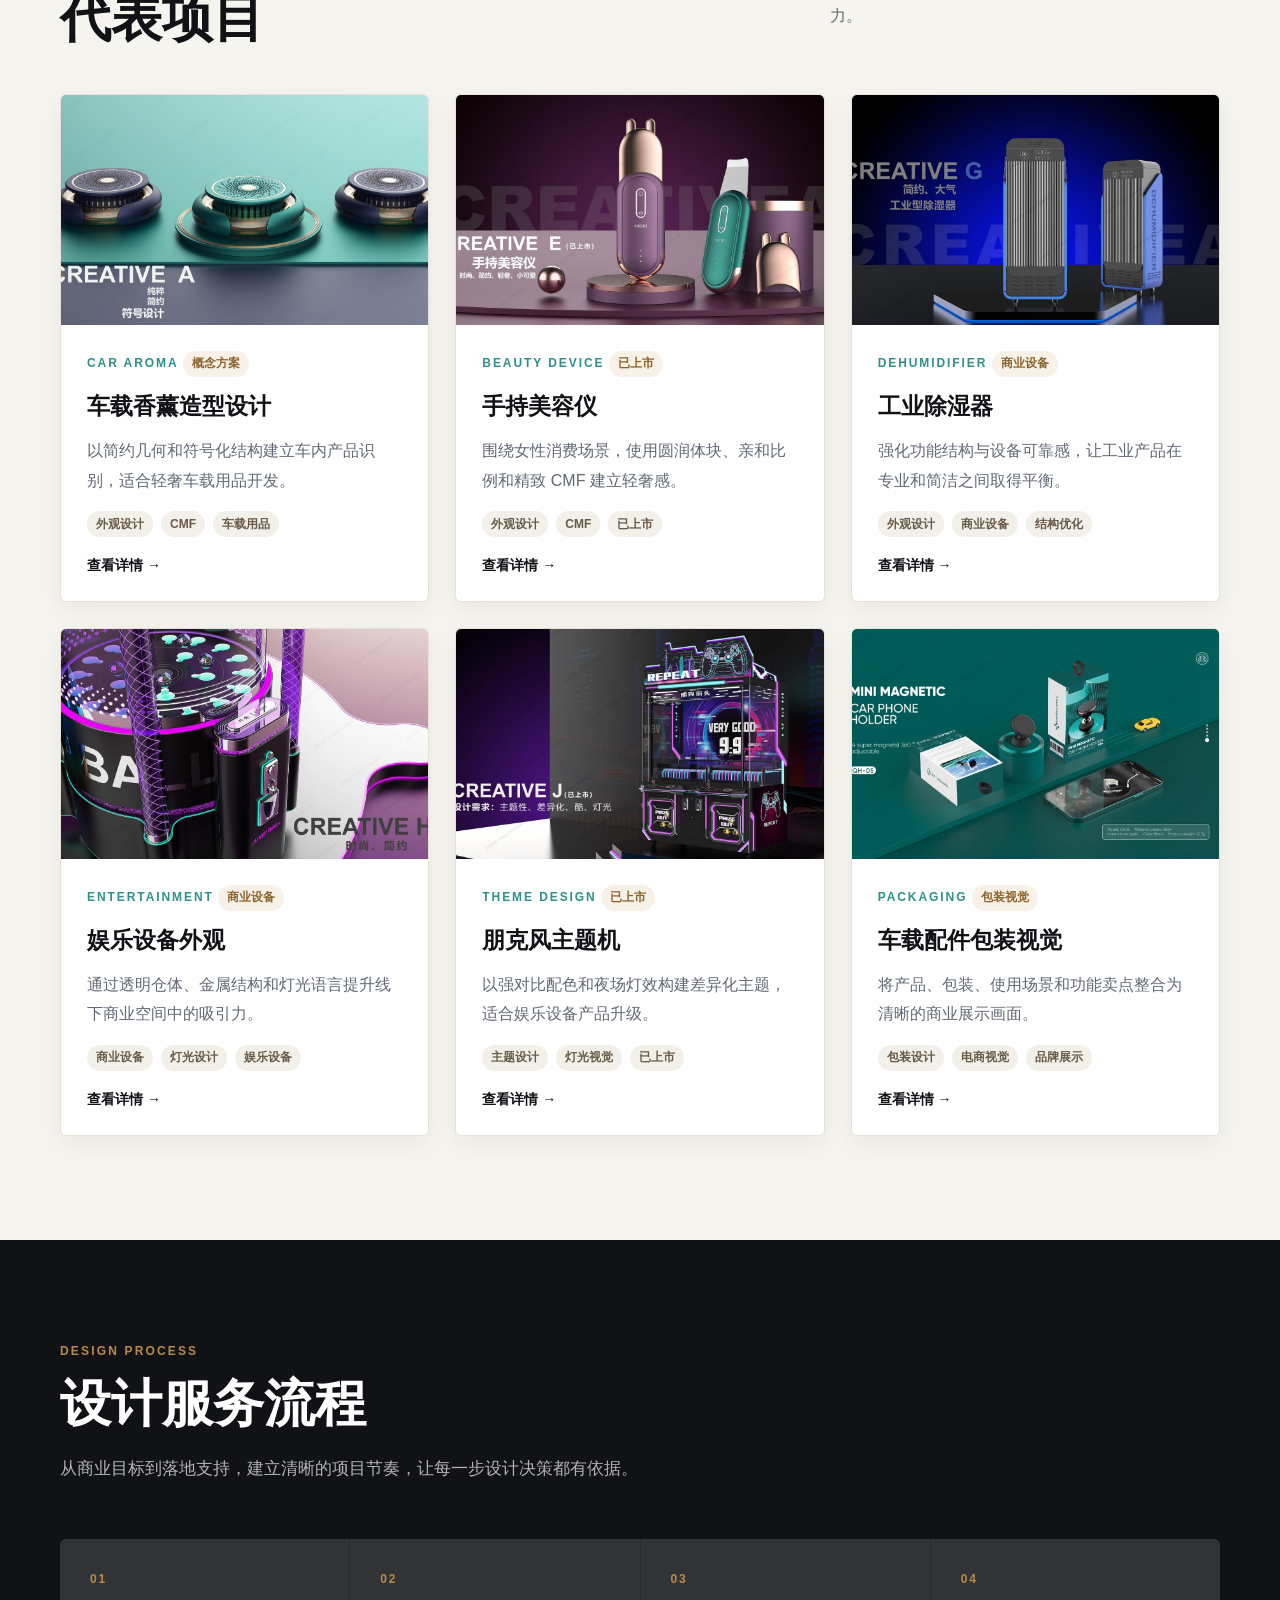
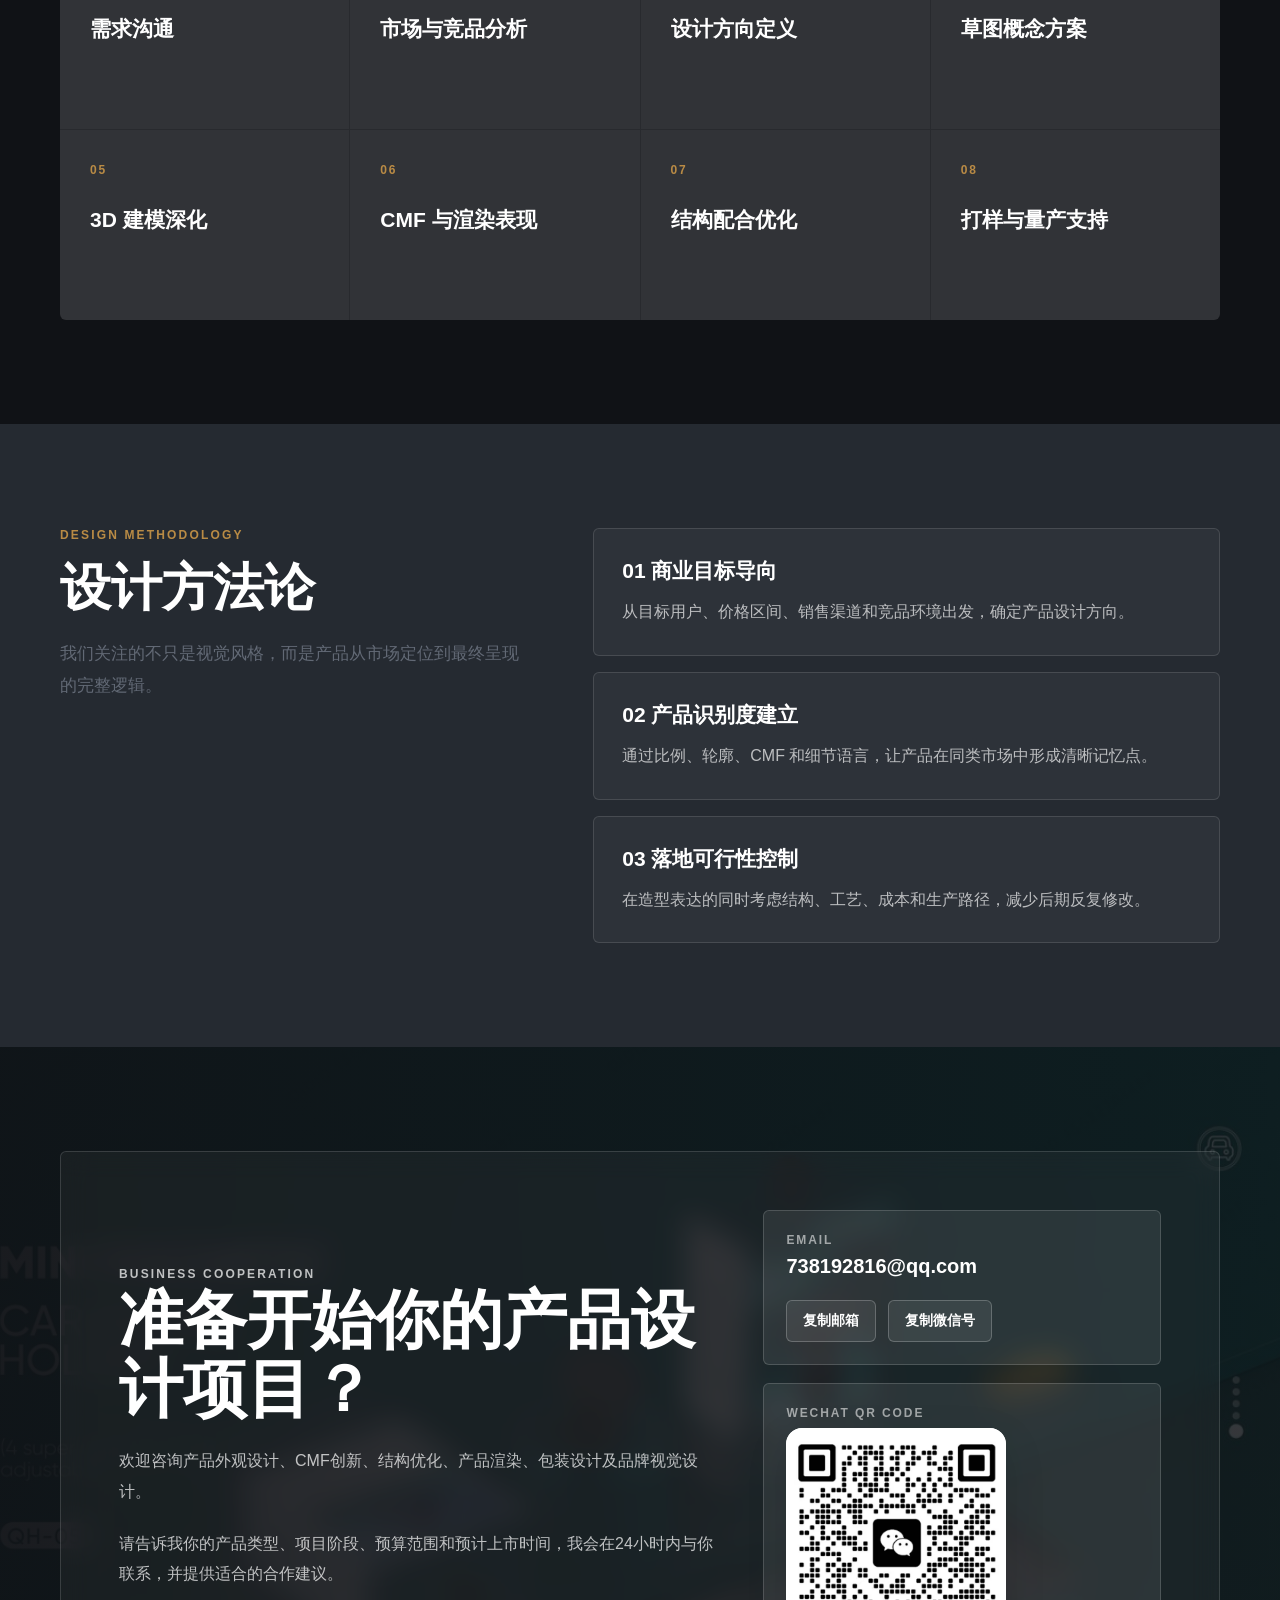
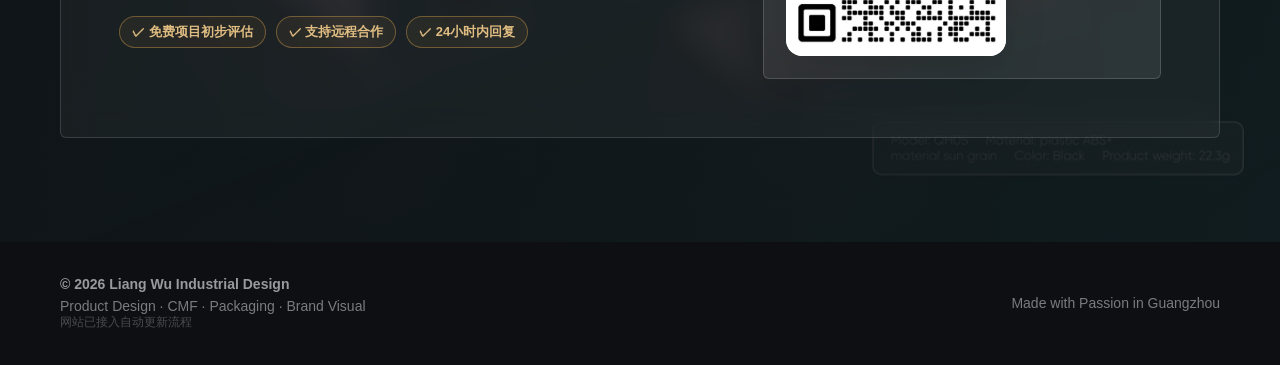
==== commit fdb8f1bd: "Test auto deploy" ====
--- a/outputs/index.html
+++ b/outputs/index.html
@@ -1986,6 +1986,7 @@
       <div>
         <strong>© 2026 Liang Wu Industrial Design</strong>
         <span>Product Design · CMF · Packaging · Brand Visual</span>
+        <span style="font-size: 12px; opacity: .55;">网站已接入自动更新流程</span>
       </div>
       <span>Made with Passion in Guangzhou</span>
     </div>
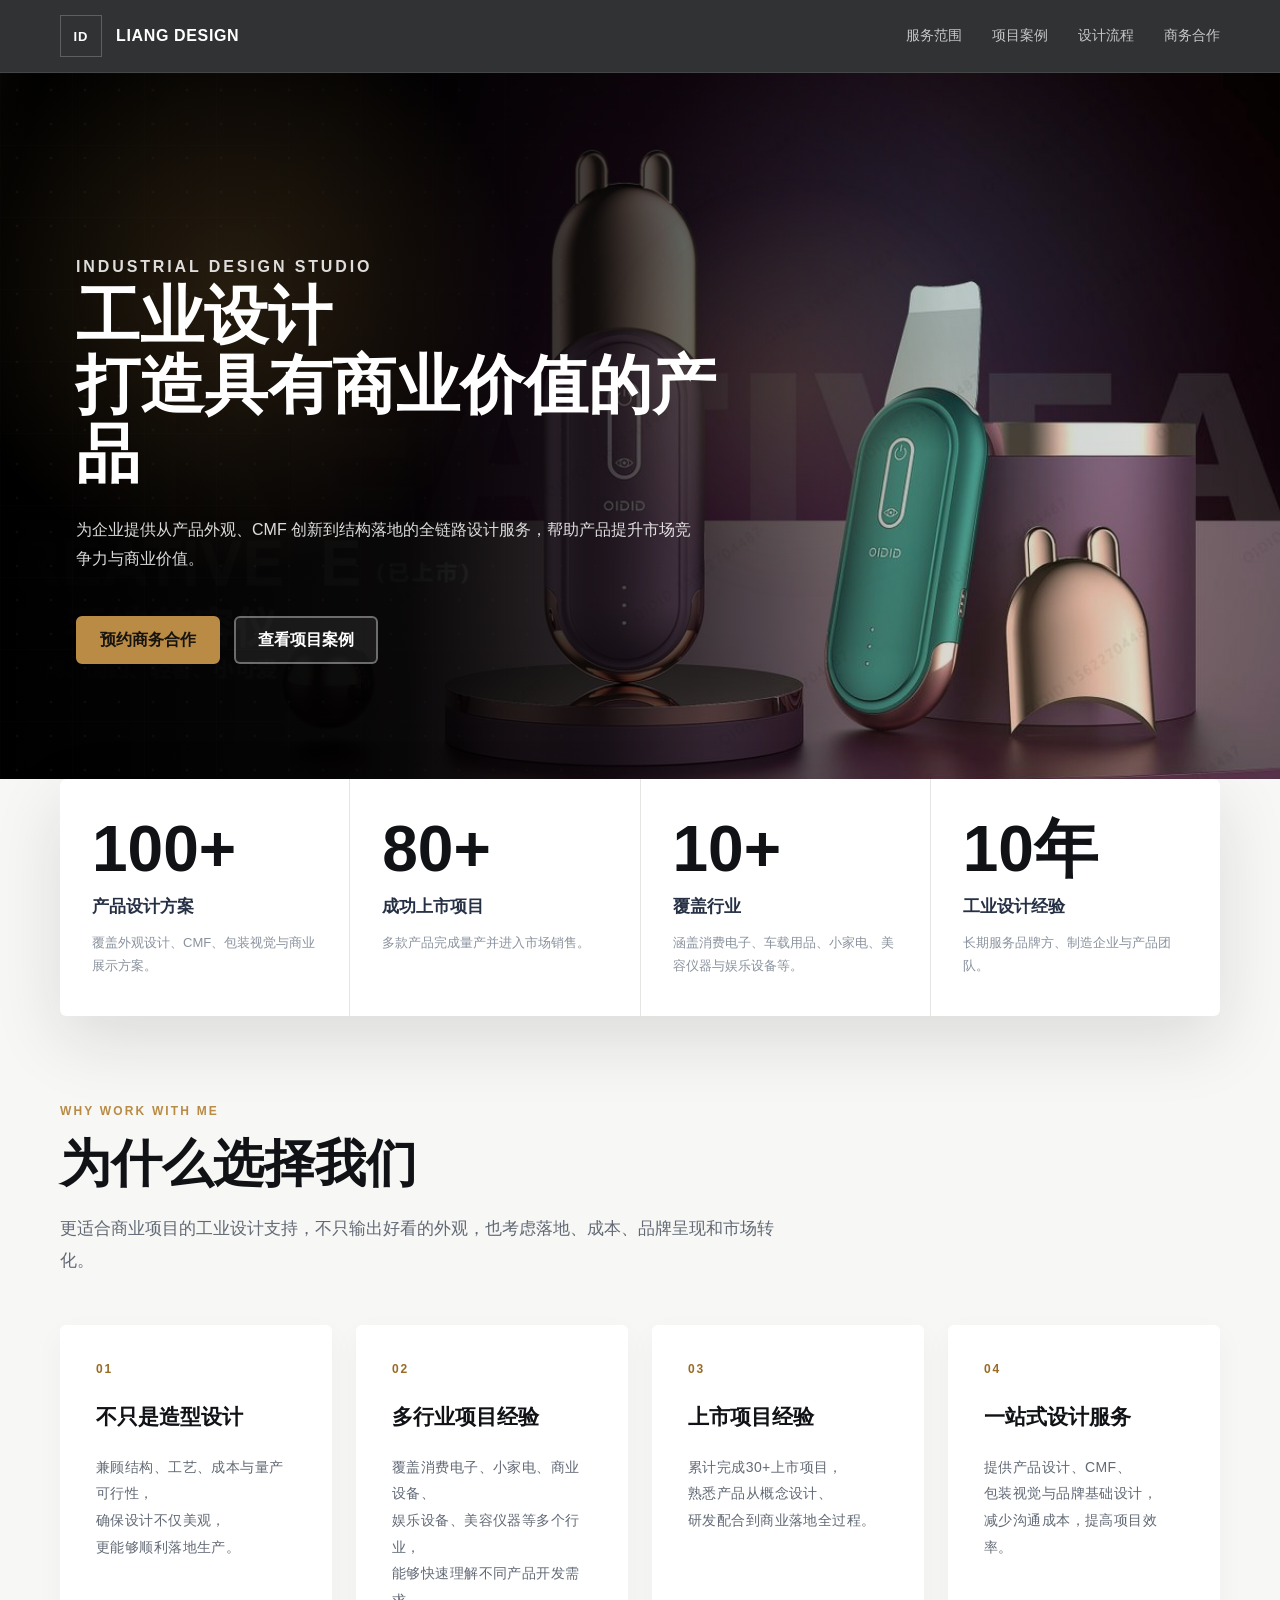
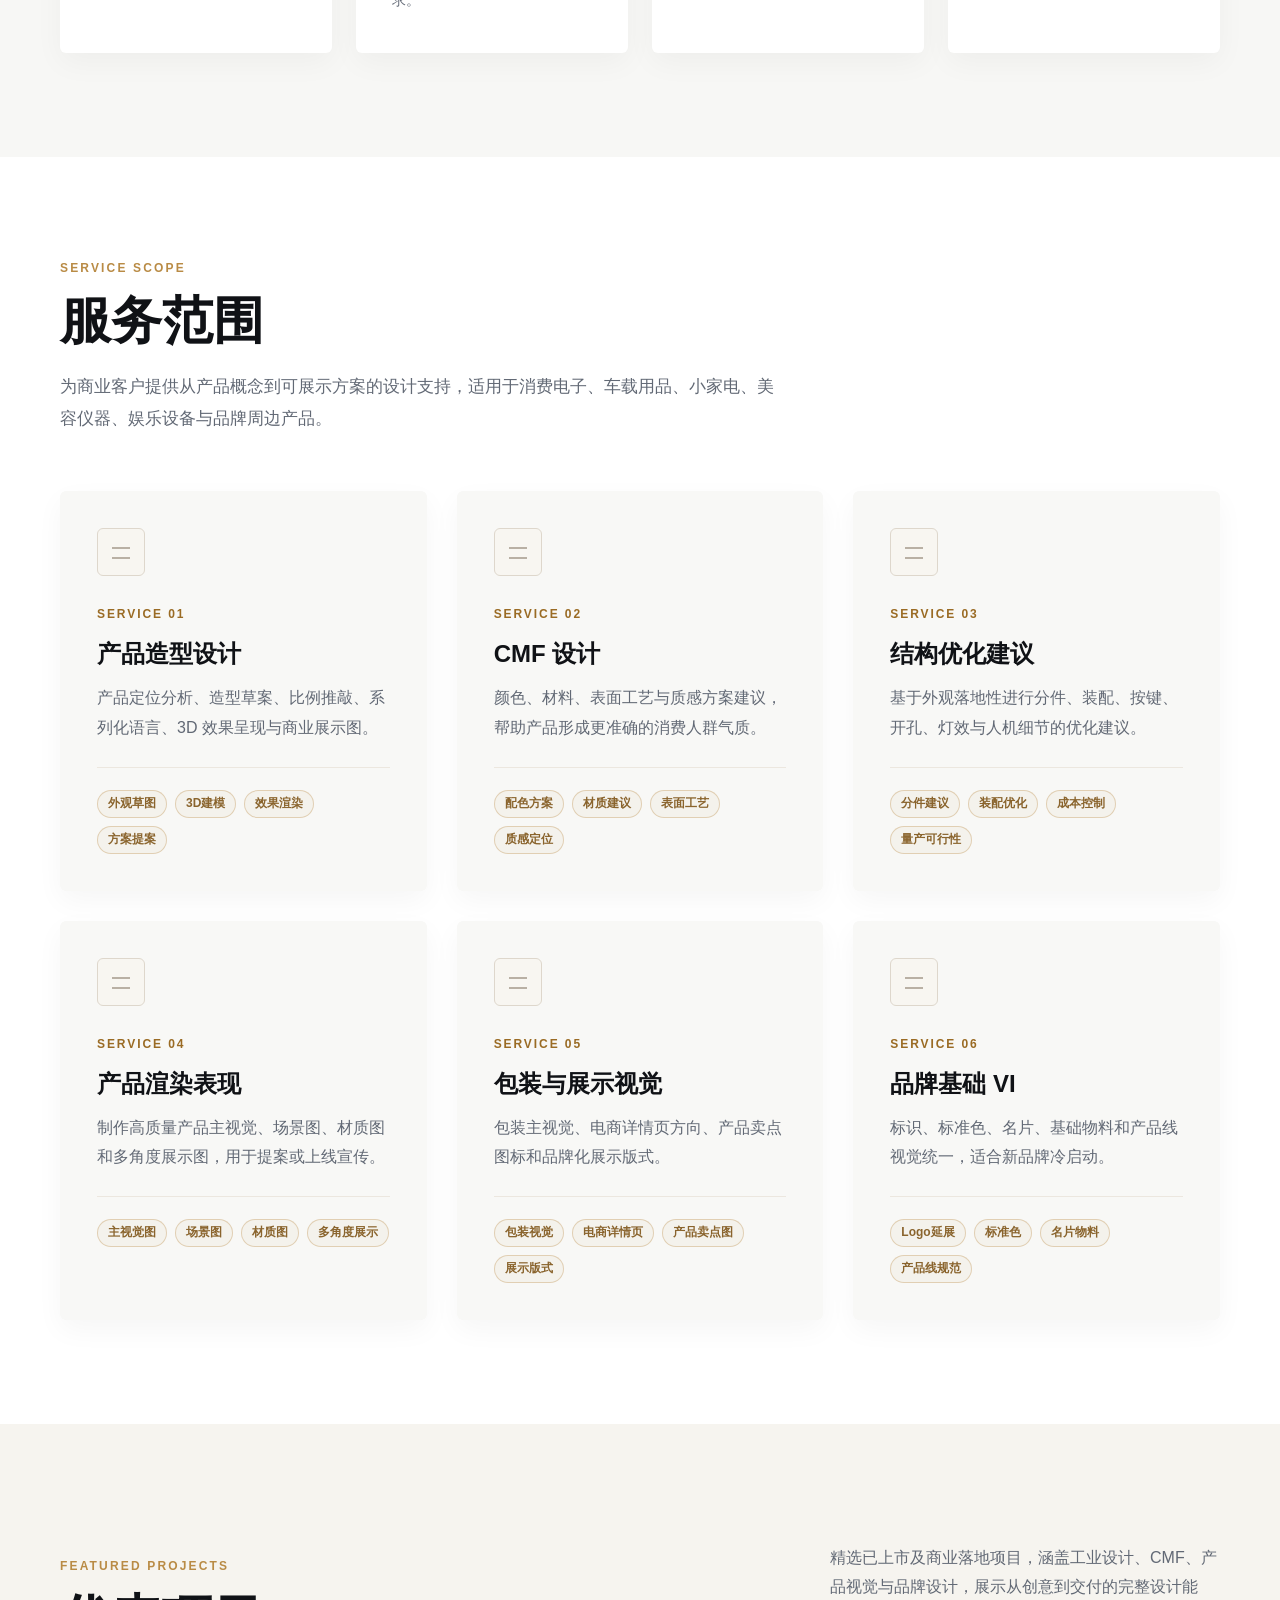
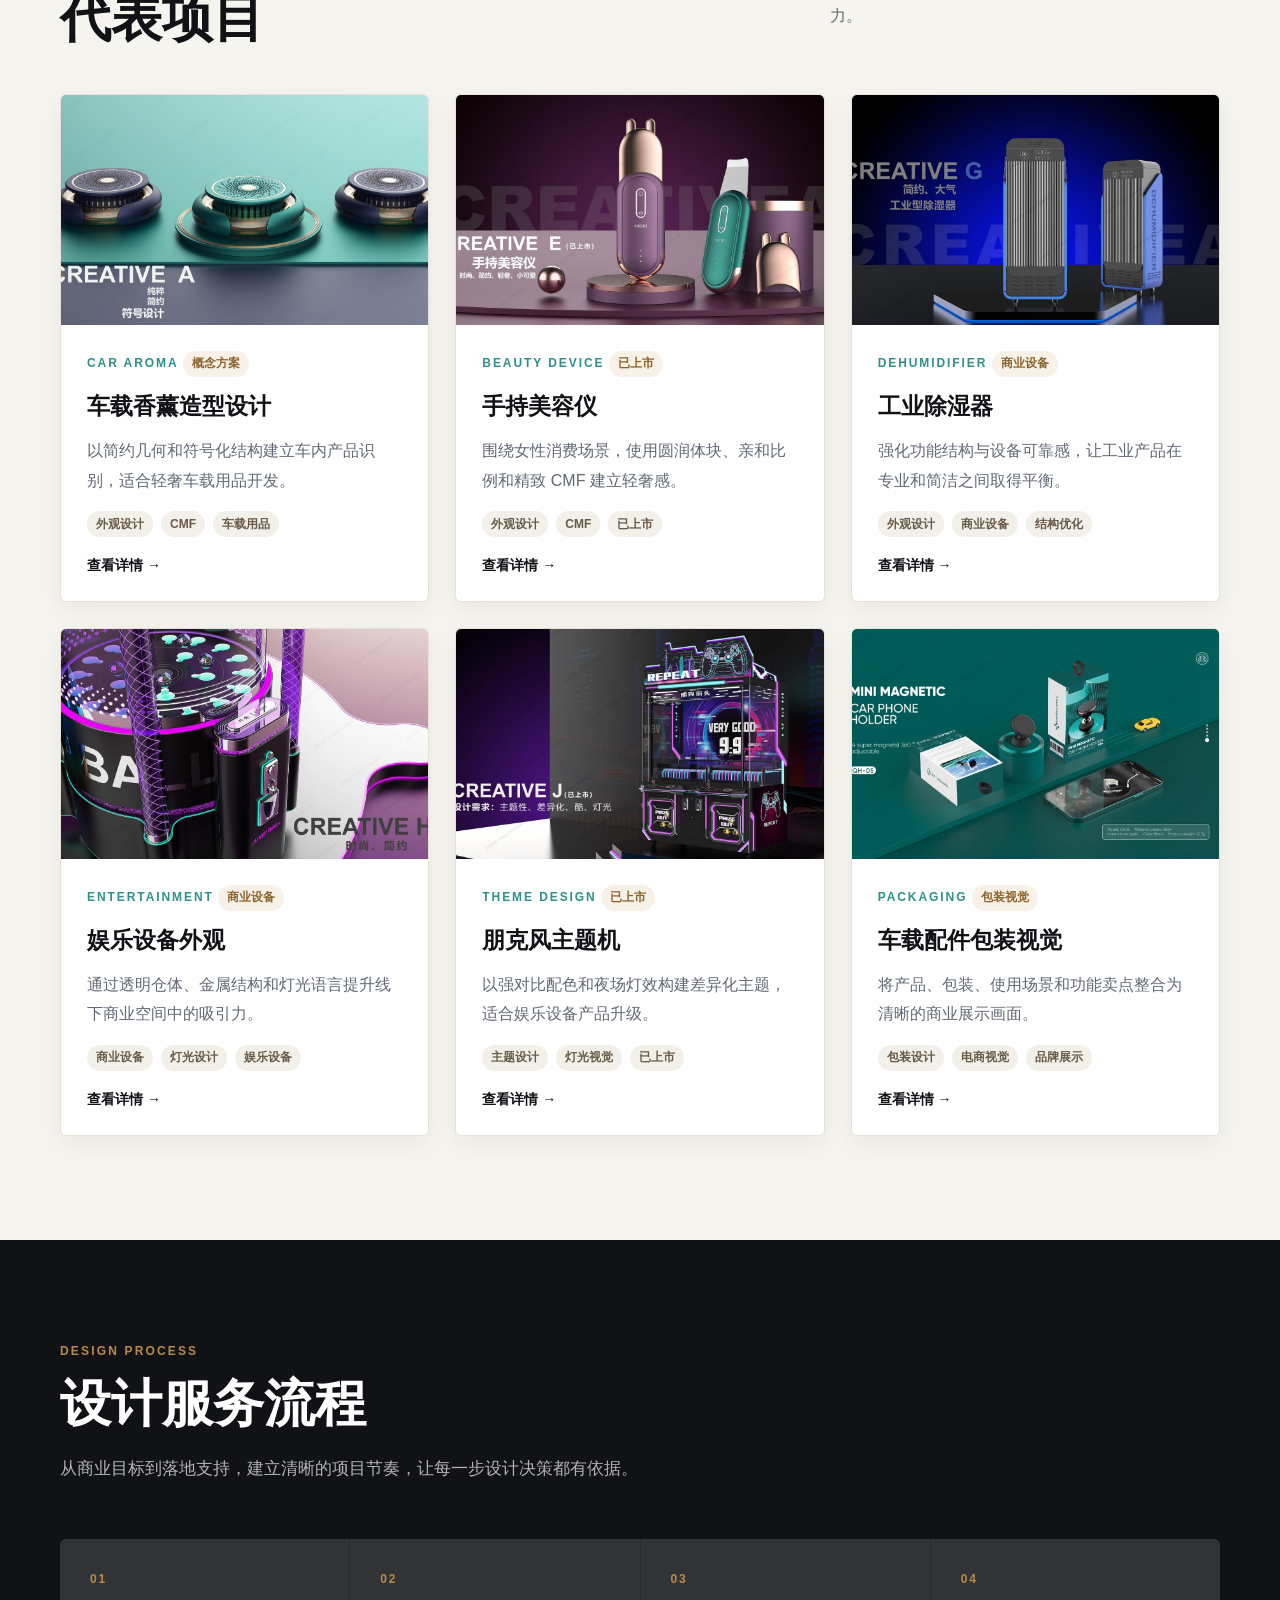
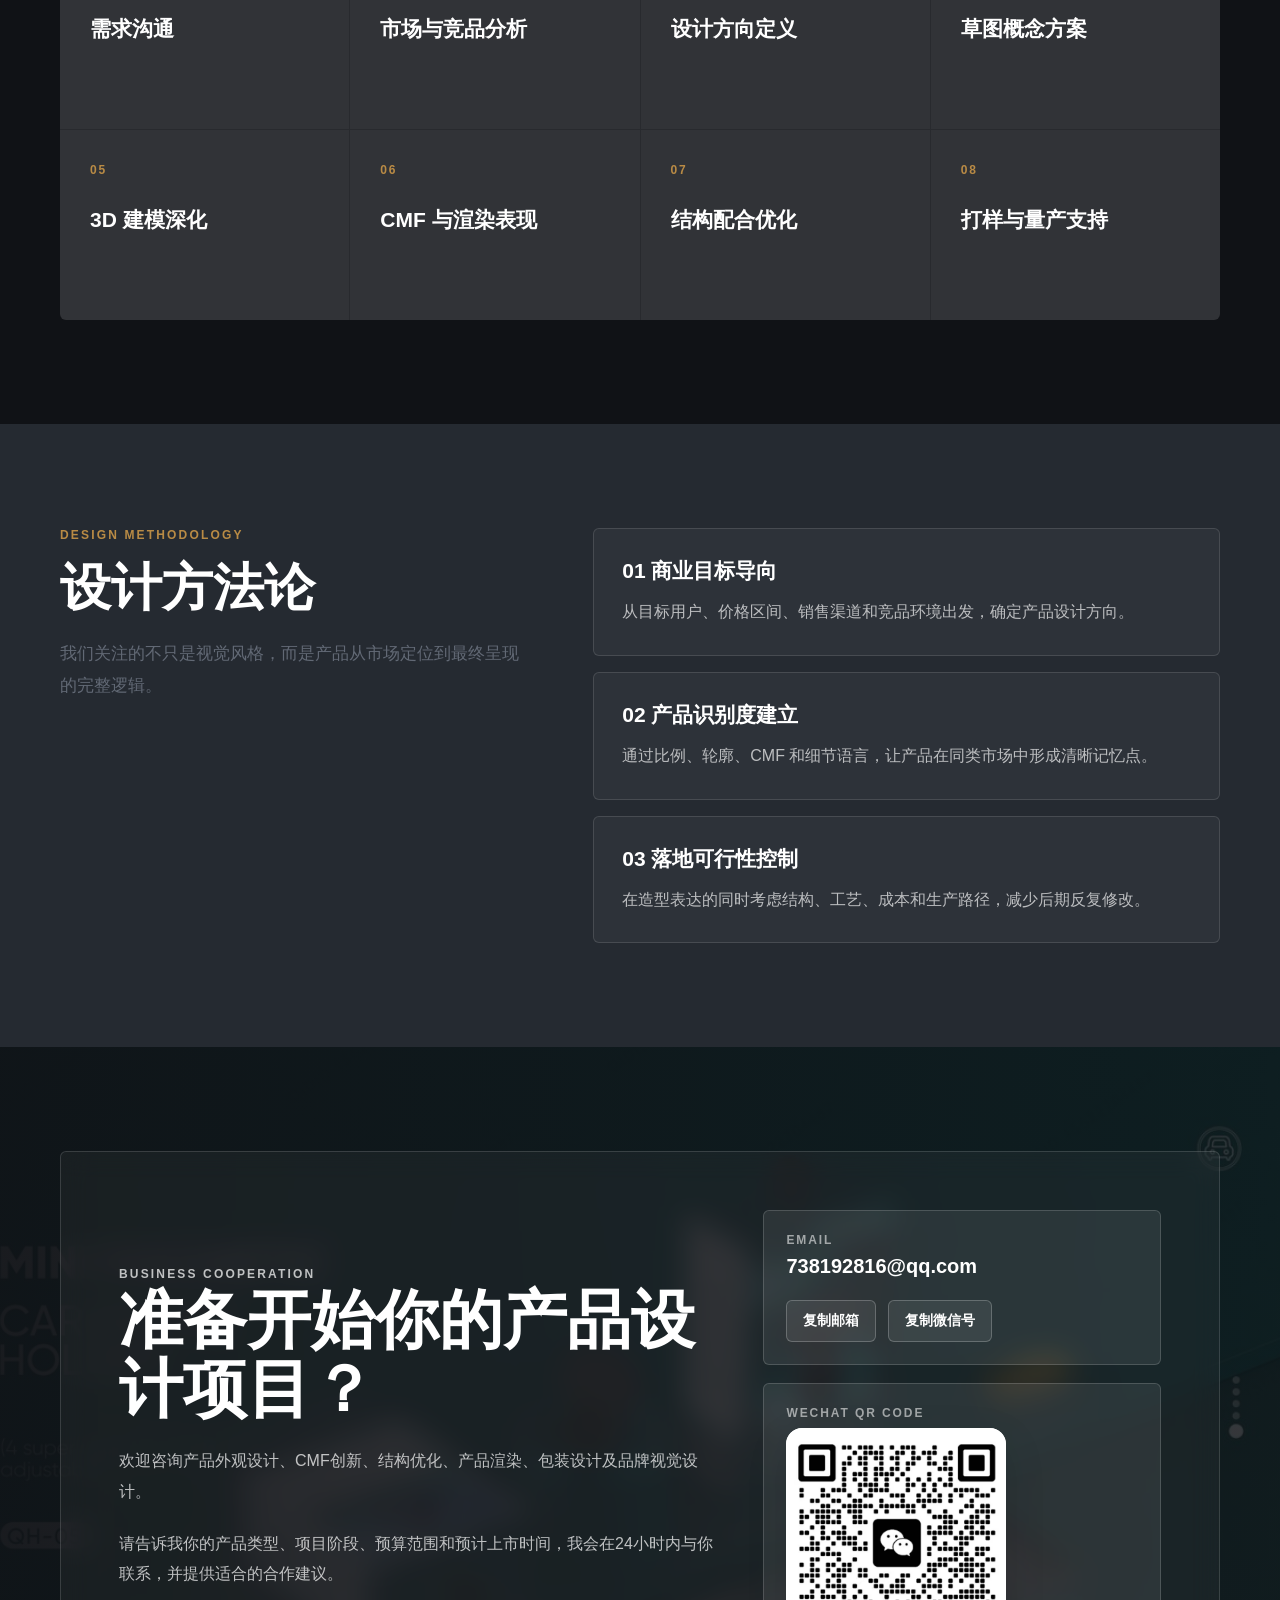
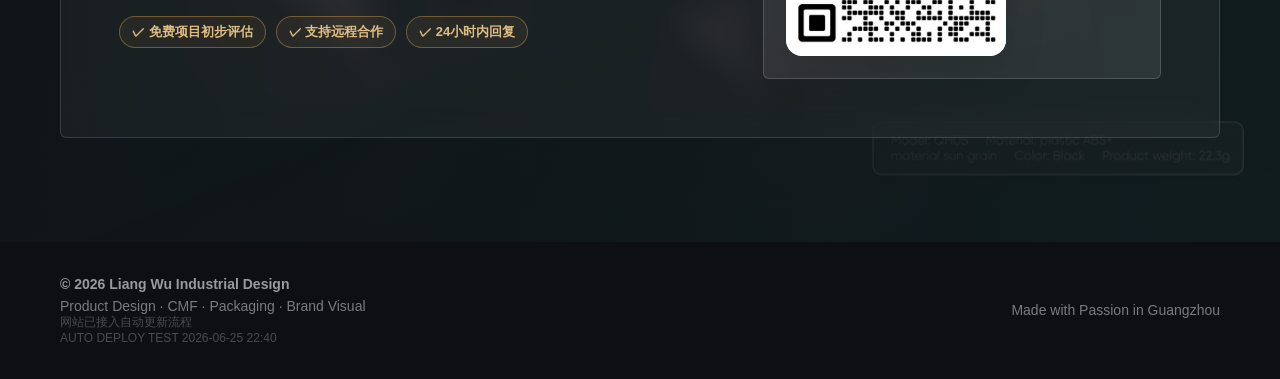
==== commit 71a40b67: "Test auto deploy" ====
--- a/outputs/index.html
+++ b/outputs/index.html
@@ -1987,6 +1987,7 @@
         <strong>© 2026 Liang Wu Industrial Design</strong>
         <span>Product Design · CMF · Packaging · Brand Visual</span>
         <span style="font-size: 12px; opacity: .55;">网站已接入自动更新流程</span>
+        <span style="font-size: 12px; opacity: .55;">AUTO DEPLOY TEST 2026-06-25 22:40</span>
       </div>
       <span>Made with Passion in Guangzhou</span>
     </div>
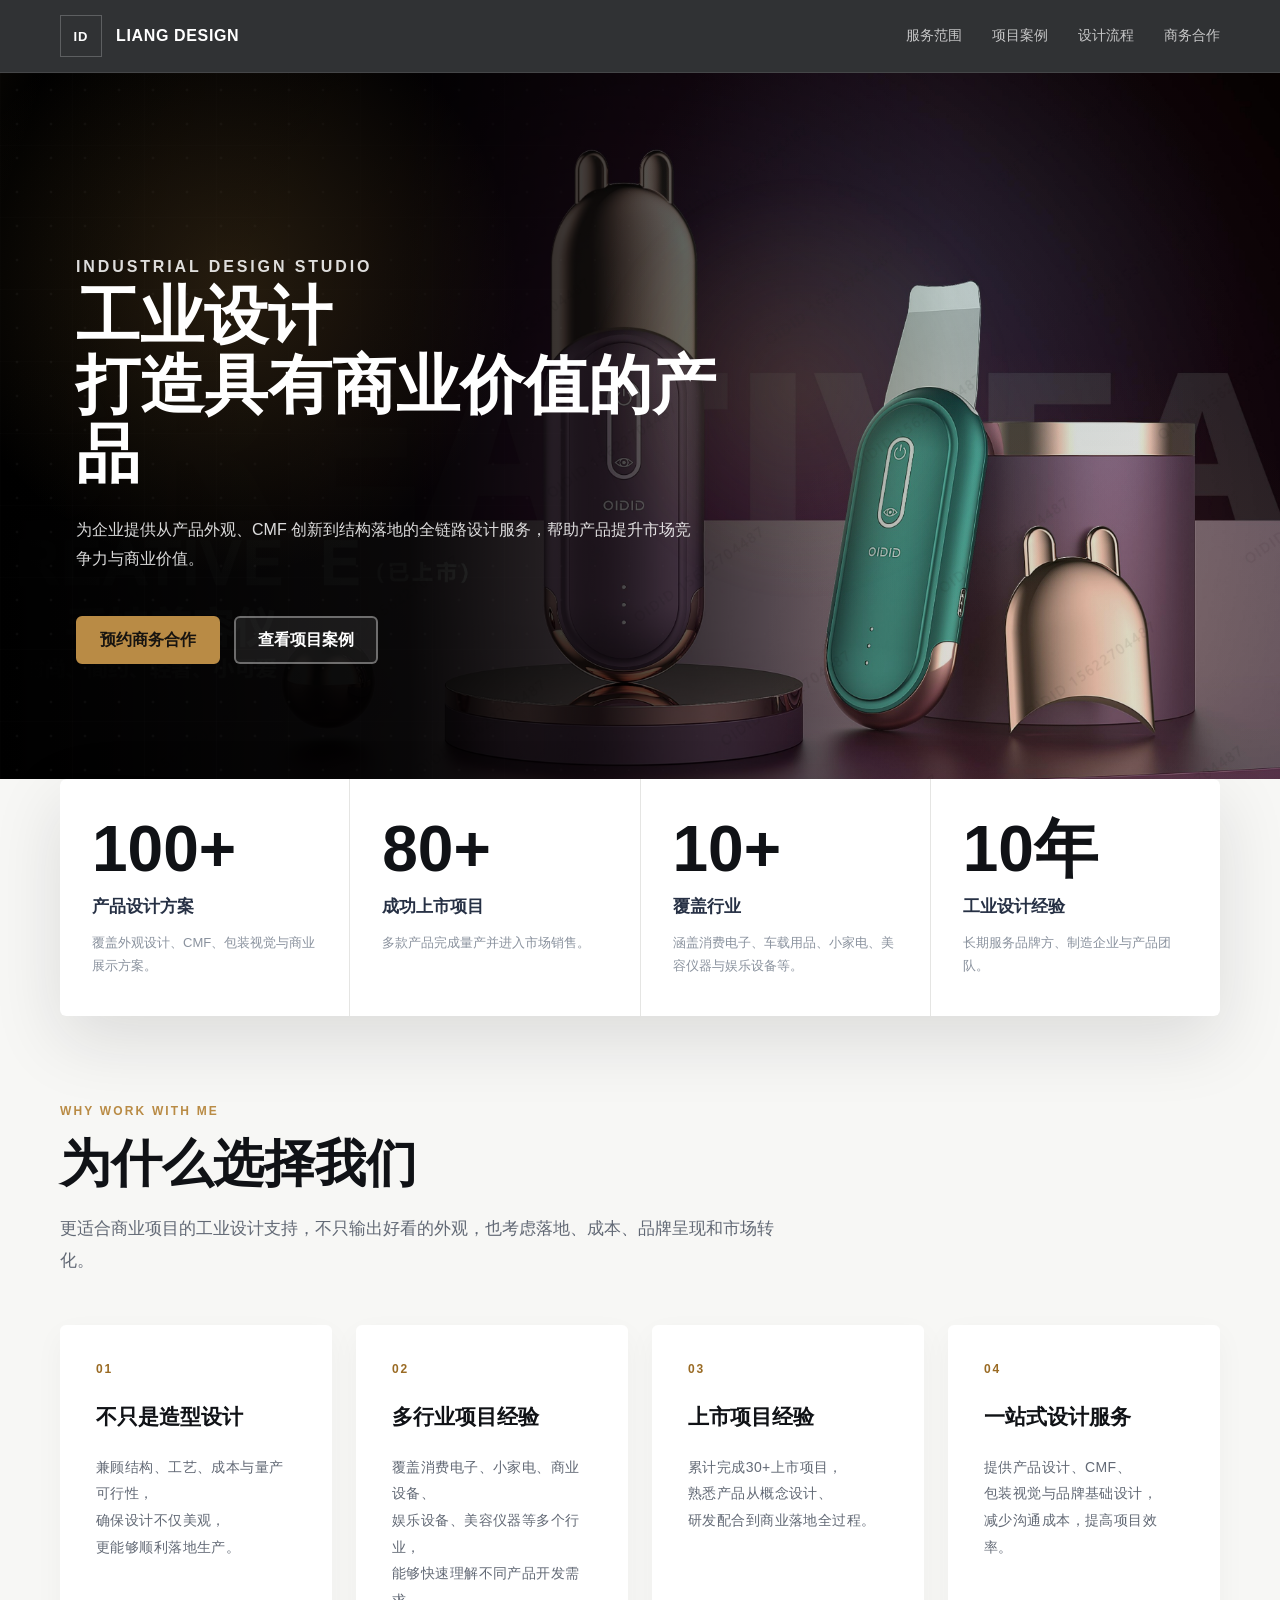
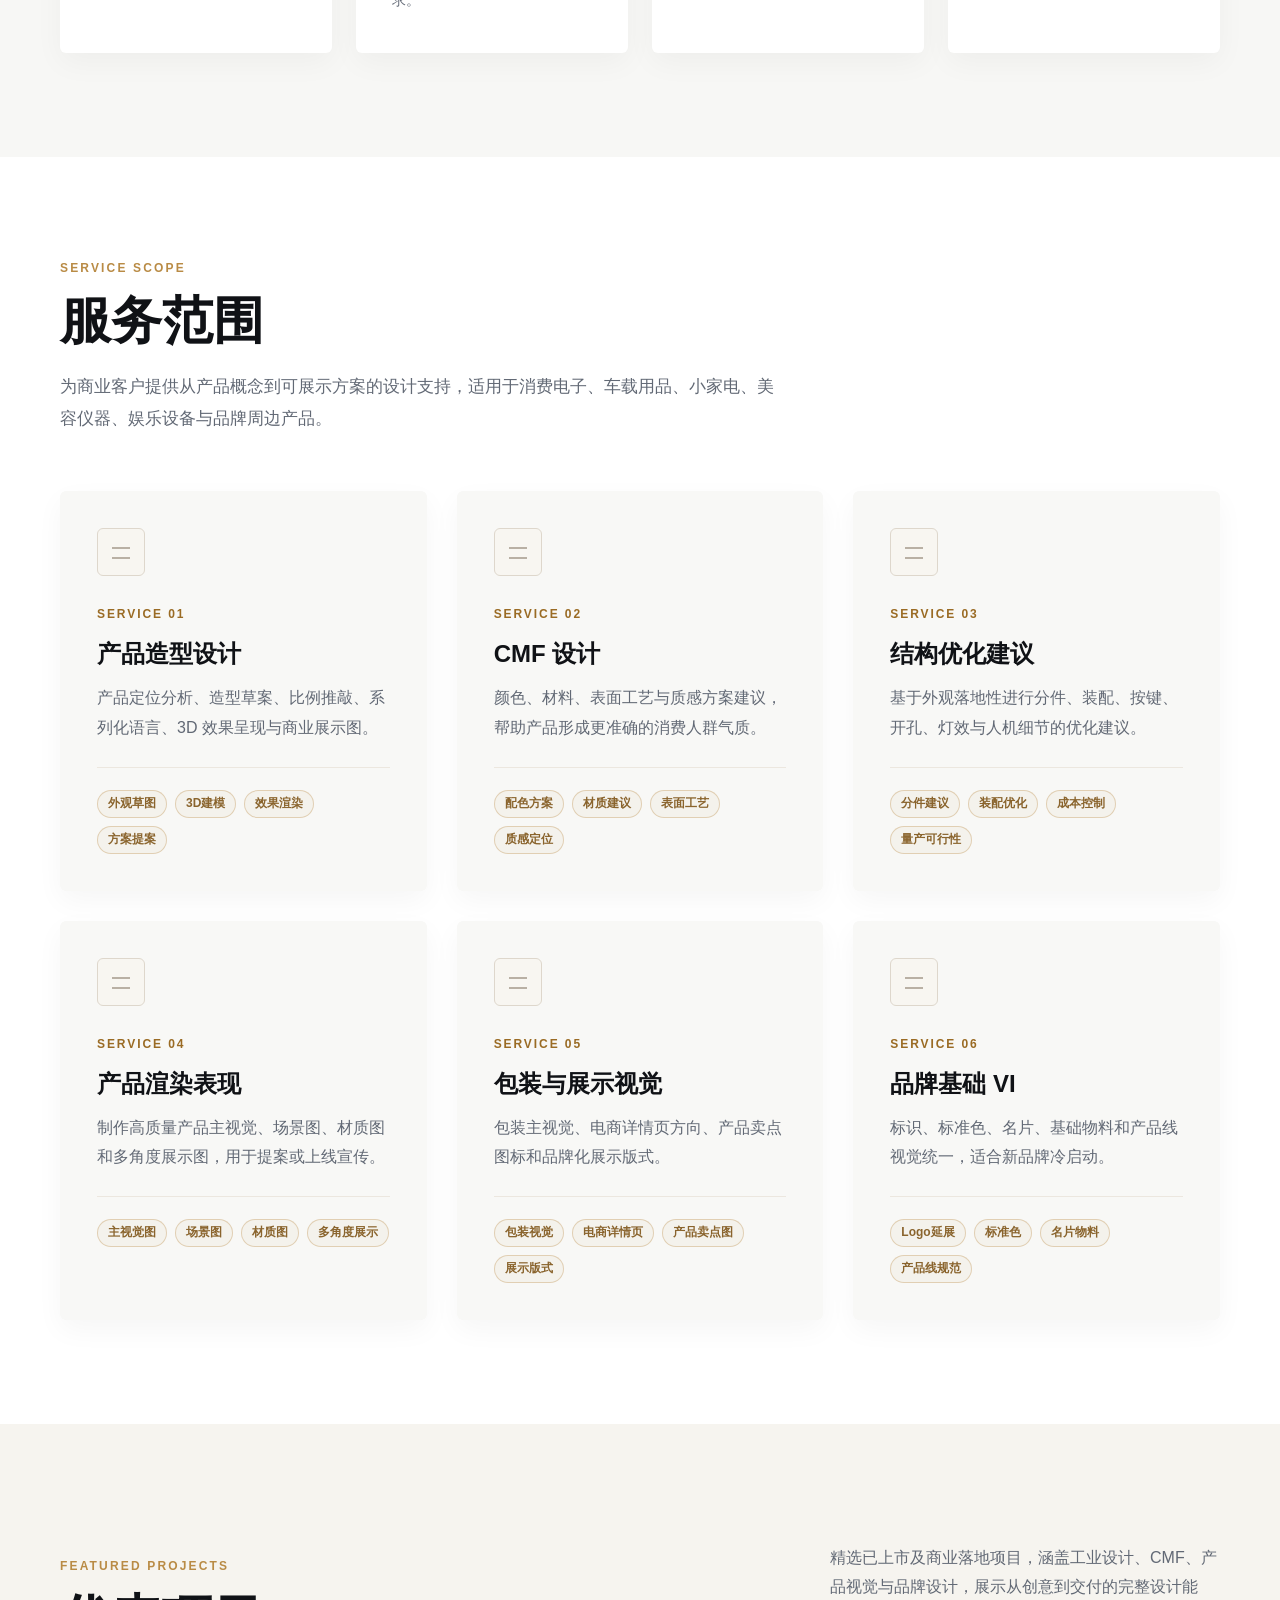
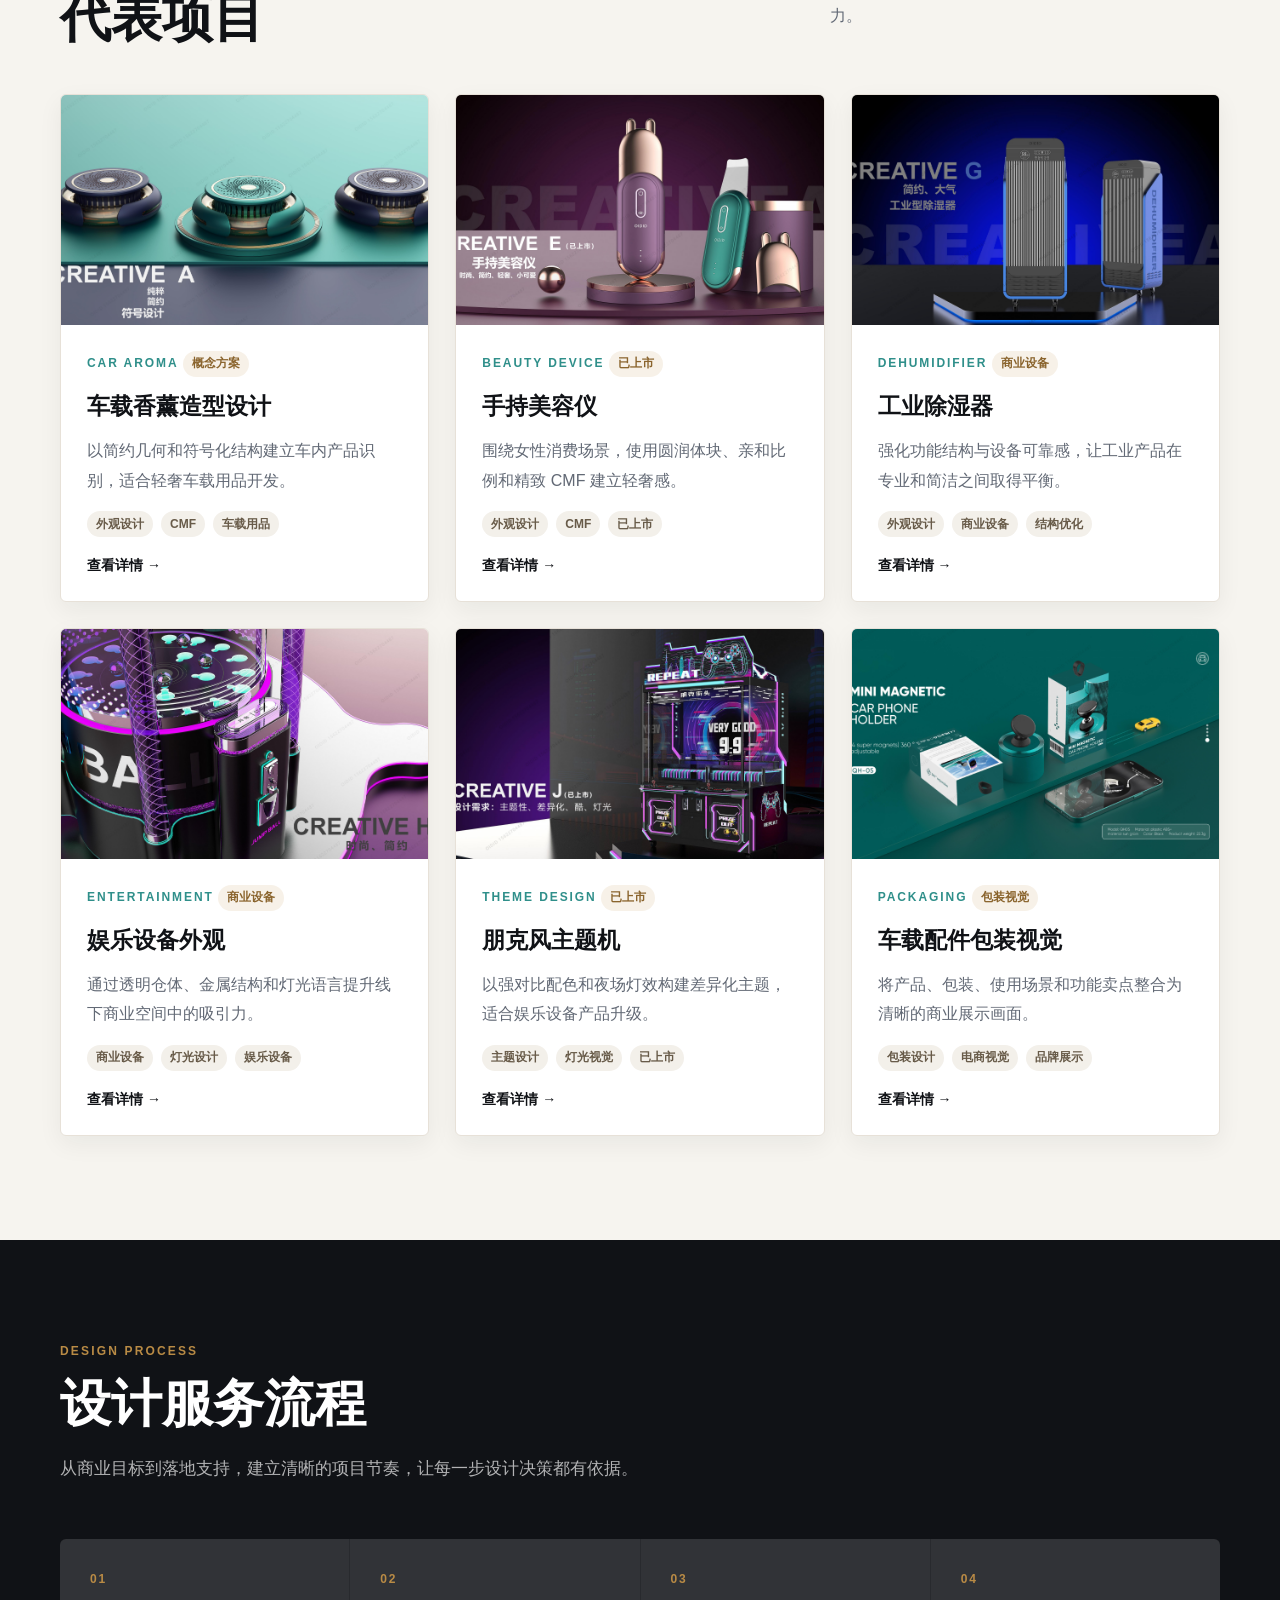
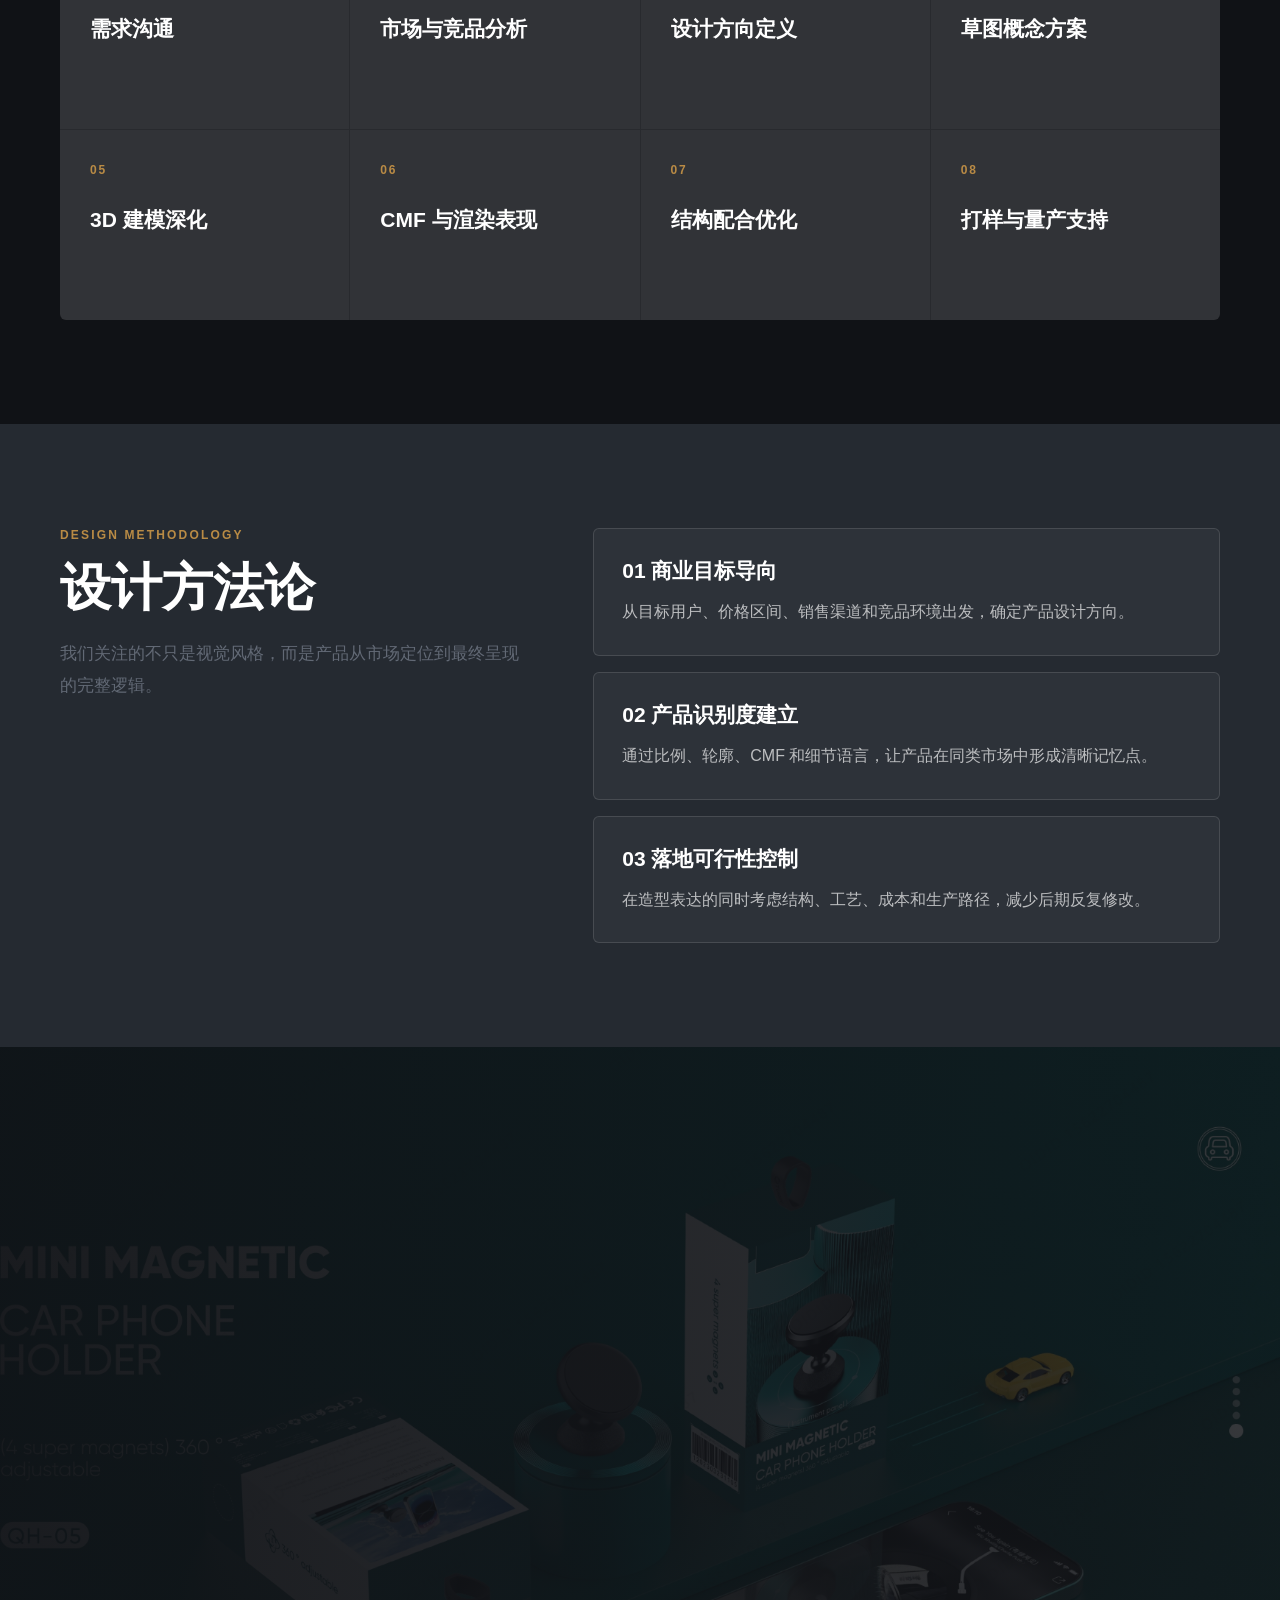
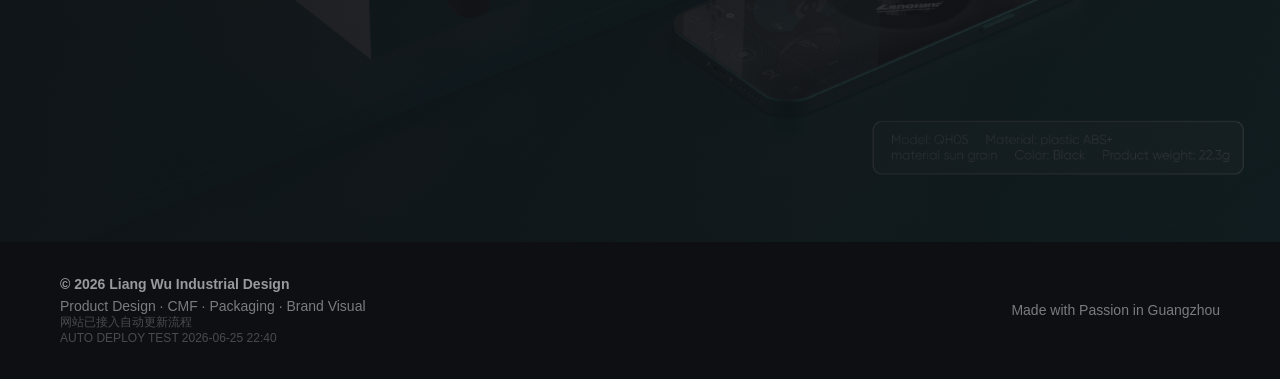
==== commit e7fcfa38: "Improve portfolio image quality" ====
--- a/outputs/index.html
+++ b/outputs/index.html
@@ -31,7 +31,7 @@
       overflow-x: hidden;
     }
     a { color: inherit; text-decoration: none; }
-    img { display: block; max-width: 100%; height: auto; }
+    img { display: block; max-width: 100%; height: auto; image-rendering: auto; }
 
     .container {
       width: min(1160px, calc(100% - 40px));
